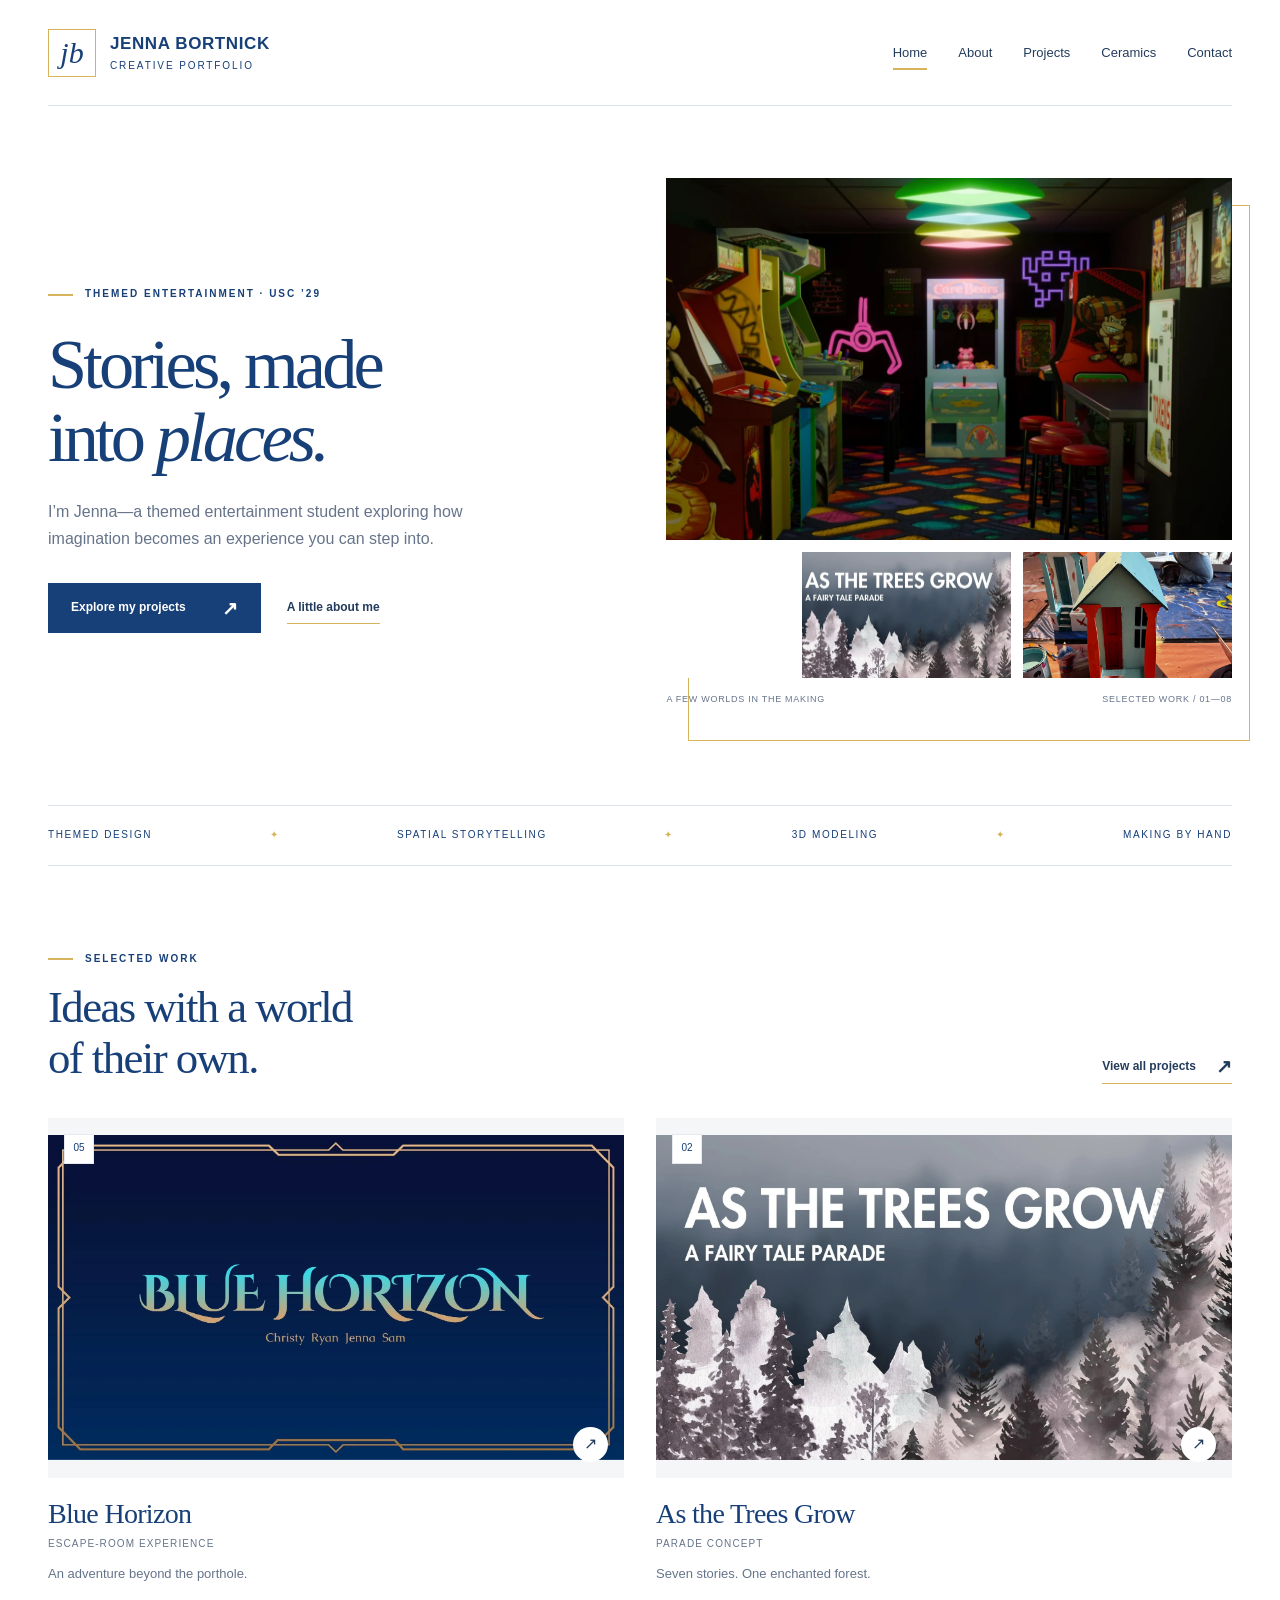
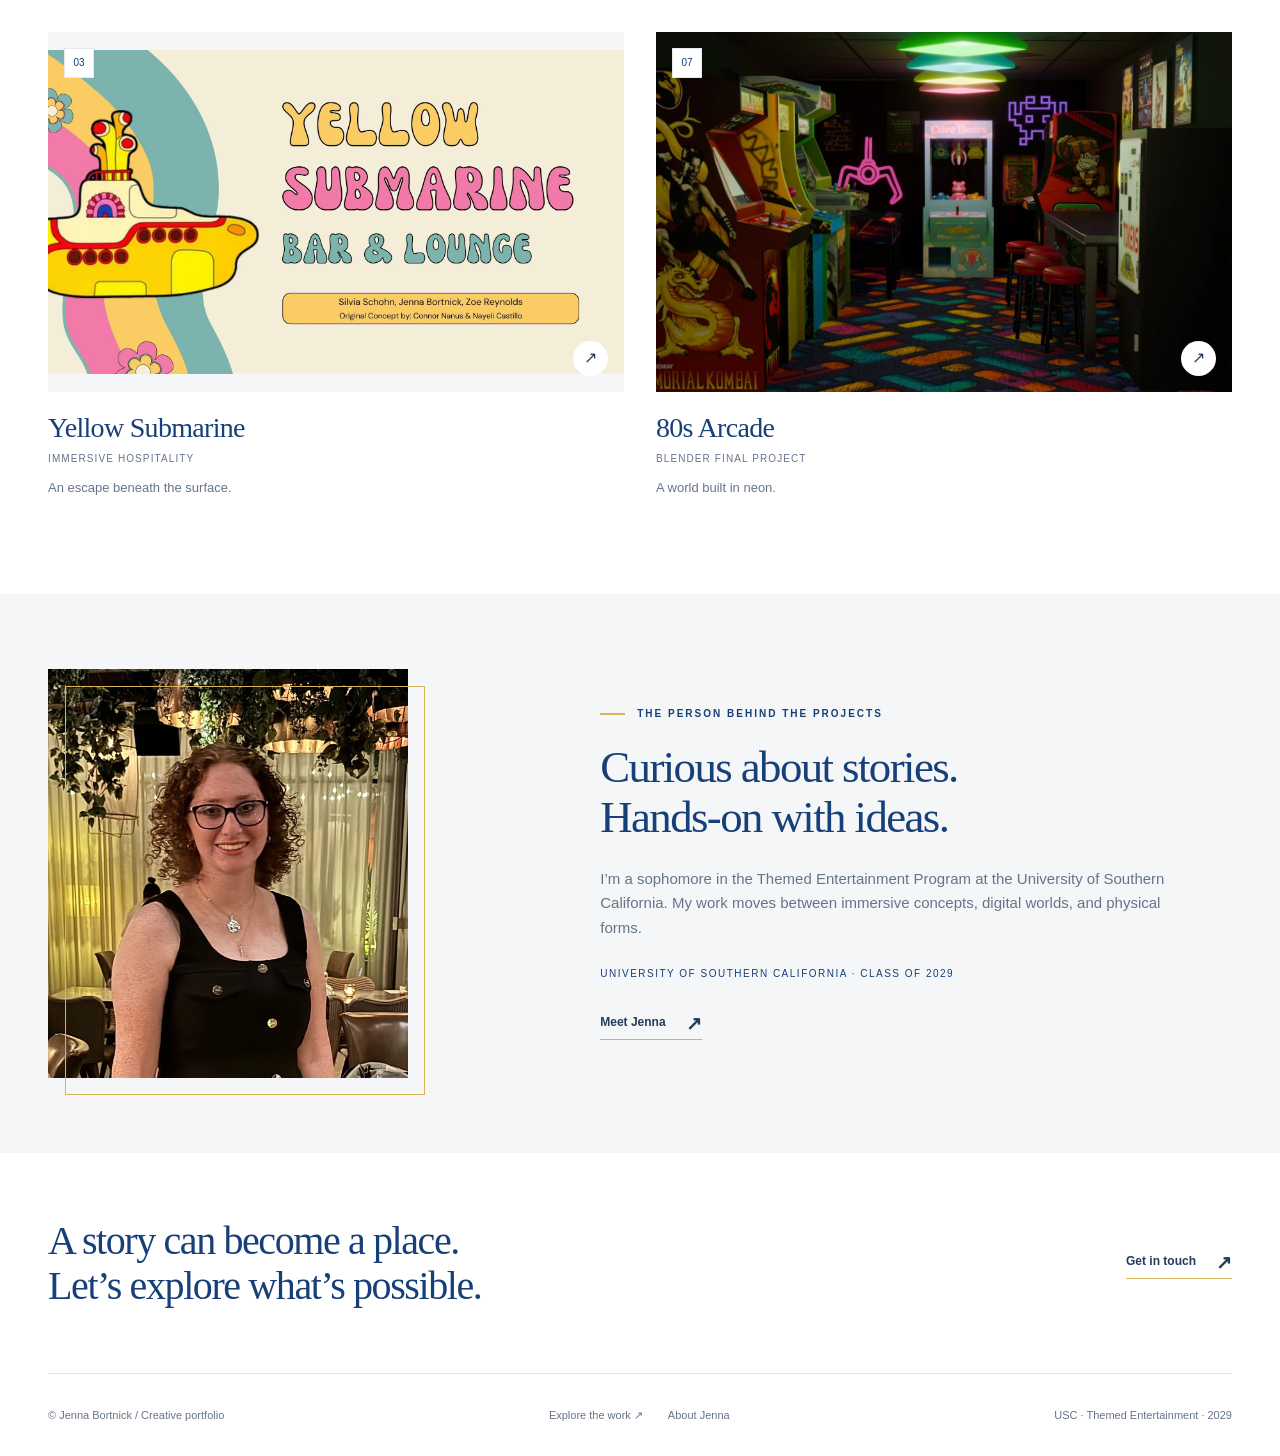
==== index.html @ 1aa17629 "Publish static portfolio" ====
<!DOCTYPE html><html lang="en"><head><meta charset="utf-8"><meta name="viewport" content="width=device-width,initial-scale=1"><title>Creative portfolio — Jenna Bortnick</title><meta name="description" content="Jenna Bortnick’s creative portfolio: themed entertainment concepts, immersive environments, Blender modeling, and ceramics. University of Southern California, Class of 2029."><meta name="theme-color" content="#173f78"><meta property="og:title" content="Creative portfolio — Jenna Bortnick"><meta property="og:description" content="Jenna Bortnick’s creative portfolio: themed entertainment concepts, immersive environments, Blender modeling, and ceramics. University of Southern California, Class of 2029."><meta property="og:type" content="website"><link rel="icon" type="image/svg+xml" href="favicon.svg"><link rel="stylesheet" href="styles.css"><script src="script.js" defer></script></head><body><a class="skip" href="#main">Skip to content</a><header class="site-header container"><a class="brand" href="index.html" aria-label="Jenna Bortnick — home"><span class="brand-mark" aria-hidden="true">jb</span><span><span class="brand-name">JENNA BORTNICK</span><span class="brand-small" style="display:block">Creative portfolio</span></span></a><button class="menu-toggle" aria-expanded="false" aria-controls="main-nav">Menu <span aria-hidden="true">☰</span></button><nav class="nav" id="main-nav" aria-label="Main navigation"><a href="index.html" aria-current="page">Home</a><a href="about.html">About</a><a href="projects.html">Projects</a><a href="ceramics.html">Ceramics</a><a href="contact.html">Contact</a></nav></header><main id="main"><div class="container"><section class="hero rise"><div class="hero-copy"><div class="eyebrow">Themed entertainment · USC ’29</div><h1>Stories, made<br>into <em>places.</em></h1><p>I’m Jenna—a themed entertainment student exploring how imagination becomes an experience you can step into.</p><div class="actions"><a class="button" href="projects.html">Explore my projects <span class="arrow" aria-hidden="true">↗</span></a><a class="text-link" href="about.html">A little about me</a></div></div><div class="hero-art"><a href="projects/80s-arcade.html"><img src="assets/images/arcade-wide.webp" alt="A glowing arcade environment modeled by Jenna in Blender" class="hero-main" loading="eager" decoding="async"></a><div class="hero-strip"><a href="projects/as-the-trees-grow.html"><img src="assets/images/parade-1.webp" alt="As the Trees Grow: A Fairy Tale Parade" class="" loading="eager" decoding="async"></a><a href="projects/raceway-usa.html"><img src="assets/images/scenic-model.webp" alt="A handcrafted scenic model" class="" loading="eager" decoding="async"></a></div><div class="image-note"><span>A few worlds in the making</span><span>Selected work / 01—08</span></div></div></section><div class="disciplines"><span>Themed design</span><b>✦</b><span>Spatial storytelling</span><b>✦</b><span>3D modeling</span><b>✦</b><span>Making by hand</span></div><section class="section"><div class="section-heading"><div><div class="eyebrow">Selected work</div><h2>Ideas with a world<br>of their own.</h2></div><a class="text-link" href="projects.html">View all projects <span class="arrow" aria-hidden="true">↗</span></a></div><div class="project-grid"><a class="project-card" href="projects/blue-horizon.html"><div class="card-image"><img src="assets/images/blue-1.webp" alt="Blue Horizon title in turquoise and gold on a deep blue background" class="contain" loading="lazy" decoding="async"><span class="card-index">05</span><span class="card-go" aria-hidden="true">↗</span></div><div class="card-meta"><div><h3>Blue Horizon</h3><p>Escape-room experience</p></div></div><p class="card-description">An adventure beyond the porthole.</p></a><a class="project-card" href="projects/as-the-trees-grow.html"><div class="card-image"><img src="assets/images/parade-1.webp" alt="As the Trees Grow: A Fairy Tale Parade presentation cover with a forest illustration" class="contain" loading="lazy" decoding="async"><span class="card-index">02</span><span class="card-go" aria-hidden="true">↗</span></div><div class="card-meta"><div><h3>As the Trees Grow</h3><p>Parade concept</p></div></div><p class="card-description">Seven stories. One enchanted forest.</p></a><a class="project-card" href="projects/yellow-submarine.html"><div class="card-image"><img src="assets/images/yellow-1.webp" alt="Yellow Submarine Bar and Lounge illustrated presentation cover" class="contain" loading="lazy" decoding="async"><span class="card-index">03</span><span class="card-go" aria-hidden="true">↗</span></div><div class="card-meta"><div><h3>Yellow Submarine</h3><p>Immersive hospitality</p></div></div><p class="card-description">An escape beneath the surface.</p></a><a class="project-card" href="projects/80s-arcade.html"><div class="card-image"><img src="assets/images/arcade-wide.webp" alt="A neon-lit 1980s arcade modeled in Blender" class="" loading="lazy" decoding="async"><span class="card-index">07</span><span class="card-go" aria-hidden="true">↗</span></div><div class="card-meta"><div><h3>80s Arcade</h3><p>Blender final project</p></div></div><p class="card-description">A world built in neon.</p></a></div></section></div><section class="about-band"><div class="container about-inner"><div class="about-photo"><img src="assets/images/jenna-portrait.webp" alt="Portrait of Jenna Bortnick" class="" loading="lazy" decoding="async"></div><div class="about-text"><div class="eyebrow">The person behind the projects</div><h2>Curious about stories.<br>Hands-on with ideas.</h2><p>I’m a sophomore in the Themed Entertainment Program at the University of Southern California. My work moves between immersive concepts, digital worlds, and physical forms.</p><span class="mini-label">University of Southern California · Class of 2029</span><a class="text-link" href="about.html">Meet Jenna <span class="arrow" aria-hidden="true">↗</span></a></div></div></section><section class="closing container"><h2>A story can become a place.<br>Let’s explore what’s possible.</h2><a class="text-link" href="contact.html">Get in touch <span class="arrow" aria-hidden="true">↗</span></a></section></main><footer class="site-footer container"><p>© Jenna Bortnick <span aria-hidden="true">/</span> Creative portfolio</p><div class="footer-links"><a href="projects.html">Explore the work ↗</a><a href="about.html">About Jenna</a></div><p>USC · Themed Entertainment · 2029</p></footer><dialog class="lightbox" aria-label="Enlarged project image"><button class="lightbox-close" aria-label="Close image">×</button><img alt=""><p class="lightbox-caption"></p></dialog></body></html>
---- styles.css ----
:root{--blue:#173f78;--deep:#102f5a;--gold:#d7b45b;--ink:#243c5c;--muted:#66748a;--paper:#fff;--wash:#f4f6f8;--line:#dce3eb;--serif:Georgia,'Times New Roman',serif;--sans:'Avenir Next',Avenir,'Segoe UI',sans-serif}*{box-sizing:border-box}html{scroll-behavior:smooth;scroll-padding-top:110px}body{margin:0;background:var(--paper);color:var(--ink);font:16px/1.65 var(--sans);-webkit-font-smoothing:antialiased}body.locked{overflow:hidden}a{color:inherit;text-decoration:none}button,input{font:inherit}button,a{-webkit-tap-highlight-color:transparent}button{color:inherit}button:focus-visible,a:focus-visible,summary:focus-visible{outline:3px solid var(--gold);outline-offset:6px}img{display:block;width:100%;height:auto}button{cursor:pointer}::selection{background:#eadba9;color:var(--deep)}.skip{position:fixed;top:-80px;left:20px;padding:10px 20px;background:var(--deep);color:white;z-index:99}.skip:focus{top:10px}.container{width:min(1280px,calc(100% - 96px));margin-inline:auto}.site-header{height:106px;display:flex;align-items:center;justify-content:space-between;border-bottom:1px solid var(--line);gap:25px}.brand{line-height:1.3;display:flex;gap:14px;align-items:center;color:var(--blue)}.brand-mark{font:italic 30px var(--serif);border:1px solid var(--gold);width:48px;height:48px;display:grid;place-items:center}.brand-name{font-size:17px;font-weight:700;letter-spacing:.035em}.brand-small{font-size:10px;letter-spacing:.19em;text-transform:uppercase;margin-top:3px}.nav{display:flex;align-items:center;gap:31px}.nav a{font-size:13px;position:relative;padding:12px 0}.nav a::after{content:'';position:absolute;bottom:5px;left:0;width:0;height:2px;background:var(--gold);transition:width .2s}.nav a:hover::after,.nav a[aria-current]::after{width:100%}.menu-toggle{display:none;background:none;border:0;padding:10px}.eyebrow{font-size:10px;letter-spacing:.2em;text-transform:uppercase;font-weight:650;display:flex;align-items:center;gap:12px;color:var(--blue)}.eyebrow::before{content:'';width:25px;height:2px;background:var(--gold)}h1,h2,h3,h4,p{margin:0}h1,h2,h3{color:var(--blue);font-weight:400}h1{font:clamp(48px,5.5vw,82px)/1.04 var(--serif);letter-spacing:-.055em}h2{font:clamp(32px,3.5vw,48px)/1.13 var(--serif);letter-spacing:-.035em}h3{font:30px/1.2 var(--serif);letter-spacing:-.025em}p+p{margin-top:20px}.muted{color:var(--muted)}.hero{display:grid;grid-template-columns:1fr 1.08fr;gap:60px;align-items:center;min-height:680px;padding-block:72px 64px}.hero h1{margin:25px 0}.hero h1 em{color:var(--blue);font-weight:400;position:relative}.hero-copy>p{max-width:420px;color:var(--muted);font-size:16px}.actions{display:flex;gap:26px;align-items:center;flex-wrap:wrap;margin-top:31px}.button{background:var(--blue);color:#fff;padding:14px 22px;display:inline-flex;gap:36px;align-items:center;font-size:12px;font-weight:600;border:1px solid var(--blue);transition:background .2s,transform .2s}.button:hover{background:var(--deep);transform:translateY(-2px)}.text-link{font-size:12px;font-weight:600;display:inline-flex;align-items:center;gap:20px;border-bottom:1px solid var(--gold);padding-block:6px}.arrow{font-size:19px;line-height:1}.hero-art{position:relative;padding:0 0 34px 18px}.hero-art::before{content:'';position:absolute;top:27px;right:-18px;bottom:0;left:40px;border:1px solid var(--gold);z-index:-1}.hero-main{aspect-ratio:1.38;object-fit:cover}.hero-strip{display:grid;grid-template-columns:1fr 1fr;gap:12px;background:white;padding:12px 0 0 24%;margin-top:-48px;position:relative}.hero-strip img{aspect-ratio:1.65;object-fit:cover;background:var(--wash)}.image-note{display:flex;justify-content:space-between;font-size:9px;letter-spacing:.08em;text-transform:uppercase;color:var(--muted);margin-top:14px}.disciplines{border-top:1px solid var(--line);border-bottom:1px solid var(--line);padding-block:21px;display:flex;justify-content:space-between;gap:20px;flex-wrap:wrap;font-size:10px;letter-spacing:.16em;text-transform:uppercase;color:var(--blue)}.disciplines b{color:var(--gold);font-weight:400}.section{padding-block:85px}.section-heading{display:flex;align-items:end;justify-content:space-between;gap:30px;margin-bottom:34px}.section-heading h2{margin-top:15px}.section-heading p{max-width:440px;color:var(--muted);font-size:14px}.project-grid{display:grid;grid-template-columns:1fr 1fr;gap:48px 32px}.project-card{display:block}.card-image{position:relative;overflow:hidden;background:var(--wash);aspect-ratio:1.6}.card-image img{width:100%;height:100%;object-fit:cover;transition:transform .6s}.project-card:hover .card-image img{transform:scale(1.035)}.card-image .contain{object-fit:contain}.card-index{position:absolute;left:16px;top:16px;background:white;color:var(--blue);width:30px;height:30px;display:grid;place-items:center;font-size:10px;border:1px solid #e5e9ef}.card-go{position:absolute;right:16px;bottom:16px;background:white;border-radius:50%;width:35px;height:35px;display:grid;place-items:center;transition:background .2s}.project-card:hover .card-go{background:var(--gold)}.card-meta{display:flex;justify-content:space-between;align-items:start;gap:20px;margin-top:19px}.card-meta h3{font-size:28px}.card-meta p{font-size:10px;letter-spacing:.11em;text-transform:uppercase;color:var(--muted);margin-top:6px}.card-description{font-size:13px;color:var(--muted);margin-top:10px}.status{font-size:9px;letter-spacing:.08em;text-transform:uppercase;border:1px solid var(--gold);padding:3px 8px;white-space:nowrap}.route-cover{height:100%;background:#173f78;color:white;position:relative;overflow:hidden;display:flex;flex-direction:column;justify-content:space-between;padding:9%}.route-cover svg{position:absolute;inset:5% 0;width:100%;height:100%;opacity:.45}.route-cover span,.route-cover strong{z-index:1;position:relative}.route-cover span{font-size:10px;letter-spacing:.2em;text-transform:uppercase}.route-cover strong{font:clamp(32px,4vw,60px)/1.04 var(--serif);font-weight:400;letter-spacing:-.04em;max-width:300px}.about-band{background:var(--wash);margin-top:10px}.about-inner{display:grid;grid-template-columns:.7fr 1fr;gap:110px;align-items:center;padding-block:75px}.about-photo{max-width:360px;position:relative}.about-photo img{aspect-ratio:.88;object-fit:cover;object-position:center 30%}.about-photo::after{content:'';position:absolute;inset:17px -17px -17px 17px;border:1px solid var(--gold);z-index:0;pointer-events:none}.about-text h2{margin:19px 0 24px}.about-text p{font-size:15px;max-width:570px;color:var(--muted)}.about-text .text-link{margin-top:25px}.mini-label{display:block;font-size:10px;letter-spacing:.15em;text-transform:uppercase;margin-top:25px;color:var(--blue)}.closing{display:flex;align-items:center;justify-content:space-between;gap:40px;padding-block:65px;border-bottom:1px solid var(--line)}.closing h2{max-width:680px;font-size:40px}.site-footer{padding-block:32px;display:flex;justify-content:space-between;gap:30px;align-items:center;font-size:11px;color:var(--muted)}.footer-links{display:flex;gap:25px}.page-head{padding-block:75px 48px;border-bottom:1px solid var(--line);margin-bottom:45px}.page-head h1{margin:22px 0;max-width:950px}.page-head>p{max-width:620px;color:var(--muted);font-size:16px}.filters{display:flex;gap:8px;margin-top:30px;flex-wrap:wrap}.filter{border:1px solid var(--line);background:white;font-size:11px;padding:9px 16px;border-radius:1px}.filter[aria-pressed=true]{background:var(--blue);border-color:var(--blue);color:white}.project-section{margin-bottom:80px}.project-section-head{display:flex;gap:18px;align-items:center;margin:35px 0 30px}.project-section-head span{font-size:10px;color:var(--muted)}.project-section-head h2{font-size:30px}.project-section-head::after{content:'';height:1px;background:var(--line);flex:1;margin-left:15px}[hidden]{display:none!important}.ceramics-callout{display:grid;grid-template-columns:1fr 1fr;gap:70px;background:var(--wash);align-items:center;padding:45px;margin-bottom:80px}.ceramics-callout img{aspect-ratio:1.5;object-fit:cover}.ceramics-callout h2{margin:15px 0}.ceramics-callout p{font-size:14px;color:var(--muted)}.about-hero{display:grid;grid-template-columns:1fr .82fr;gap:110px;padding-block:75px 80px;align-items:start}.about-hero h1{margin:22px 0 30px}.about-hero p{font-size:16px;max-width:590px}.about-hero .portrait{aspect-ratio:.75;object-fit:cover;object-position:center 25%}.about-hero figure{margin:0}.about-hero figcaption{font-size:11px;color:var(--muted);border-bottom:1px solid var(--gold);padding-block:15px}.bio-details{margin-top:36px;padding-top:25px;border-top:1px solid var(--line);display:grid;grid-template-columns:1fr 1fr;gap:25px}.bio-details h2{font:10px var(--sans);letter-spacing:.16em;text-transform:uppercase;margin-bottom:11px}.bio-details p{font-size:13px}.bio-details .wide{grid-column:1/-1}.skill-list{display:flex;gap:8px;flex-wrap:wrap}.skill-list span{font-size:10px;border:1px solid var(--line);padding:6px 11px}.experience{display:grid;grid-template-columns:1fr 1fr;gap:70px;align-items:center;border-top:1px solid var(--line);padding-block:70px}.experience img{max-height:480px;object-fit:cover;object-position:center 35%}.experience h2{margin:18px 0}.experience p{font-size:14px;color:var(--muted);max-width:500px}.crumb{font-size:11px;color:var(--muted);display:flex;gap:12px;padding-top:35px}.detail-head{display:grid;grid-template-columns:1.3fr .7fr;gap:65px;padding-block:48px 40px;align-items:end}.detail-head h1{margin-top:18px;font-size:clamp(46px,5.5vw,76px)}.subtitle{font:italic 30px var(--serif);color:var(--blue);margin-top:12px}.detail-head .short{font-size:15px;color:var(--muted);max-width:350px}.detail-cover{background:var(--wash)}.detail-cover img{max-height:650px;width:100%;object-fit:contain}.detail-cover.photo img{aspect-ratio:1.9;object-fit:cover}.detail-overview{display:grid;grid-template-columns:1.4fr .6fr;gap:100px;padding-block:65px;border-bottom:1px solid var(--line)}.detail-overview h2{font-size:32px;margin-bottom:24px}.detail-overview p{font-size:15px}.details-list{margin:0}.details-list dt{font-size:9px;font-weight:700;letter-spacing:.15em;text-transform:uppercase;color:var(--blue);margin-bottom:8px}.details-list dd{margin:0 0 23px;font-size:12px;color:var(--muted)}.process{padding-top:65px}.process>p{max-width:760px;margin-top:18px;color:var(--muted);font-size:14px}.gallery{display:grid;grid-template-columns:1fr 1fr;gap:35px 28px;margin-top:35px}.gallery figure{margin:0}.gallery button{display:block;padding:0;border:0;background:var(--wash);width:100%;position:relative}.gallery img{aspect-ratio:1.65;object-fit:contain}.gallery button::after{content:'↗';position:absolute;right:12px;bottom:12px;background:white;border-radius:50%;width:30px;height:30px;display:grid;place-items:center;font-size:16px;box-shadow:0 1px 8px #0001}.gallery figcaption{font-size:11px;color:var(--muted);padding-top:10px}.gallery .tall img{aspect-ratio:.85;object-fit:cover}.ceramic-gallery img{aspect-ratio:.9;object-fit:cover}.source-note{font-size:10px;color:var(--muted);margin-top:35px;border-left:2px solid var(--gold);padding:5px 0 5px 16px;max-width:800px}.next-project{border-top:1px solid var(--line);padding-block:40px;margin-top:70px;display:flex;justify-content:space-between;align-items:center}.next-project span{font-size:10px;color:var(--muted);letter-spacing:.12em;text-transform:uppercase}.next-project h2{font-size:30px;margin-top:7px}.next-project a:last-child{display:flex;gap:40px;align-items:center}.contact-layout{display:grid;grid-template-columns:1.2fr .8fr;gap:100px;padding-block:95px 100px;min-height:650px}.contact-layout h1{margin:25px 0 32px}.contact-layout p{max-width:500px;color:var(--muted)}.contact-panel{border-top:2px solid var(--gold);padding-top:28px;align-self:center}.contact-panel h2{font-size:29px;margin-bottom:20px}.contact-panel p{font-size:14px}.contact-item{display:block;padding:18px 0;border-bottom:1px solid var(--line);font-size:14px}.contact-item small{display:block;font-size:9px;letter-spacing:.13em;text-transform:uppercase;color:var(--muted)}.contact-note{margin-top:25px;font-size:12px}.lightbox{border:0;background:var(--deep);color:white;width:min(1200px,94vw);max-width:94vw;max-height:94vh;padding:48px 25px 20px;overflow:auto}.lightbox::backdrop{background:#071626df;backdrop-filter:blur(5px)}.lightbox img{width:100%;height:auto;max-height:75vh;object-fit:contain}.lightbox-caption{font-size:12px;text-align:center;margin-top:16px;color:#dce3eb}.lightbox-close{position:absolute;right:16px;top:10px;background:none;border:0;font-size:26px;color:white;width:35px;height:35px}.video-panel{margin-top:35px;background:var(--wash);padding:25px}.video-panel video{width:100%;max-height:650px;background:var(--deep)}.video-panel p{font-size:12px;margin-top:12px;color:var(--muted)}.error-page{min-height:65vh;padding-block:90px}.error-page h1{margin:22px 0}.rise{animation:rise .6s ease both}@keyframes rise{from{opacity:0;transform:translateY(12px)}to{opacity:1;transform:translateY(0)}}@media(min-width:1500px){.container{width:min(1360px,calc(100% - 140px))}.hero{gap:95px;min-height:735px}}@media(max-width:1000px){.container{width:calc(100% - 56px)}.nav{gap:20px}.hero{gap:35px;min-height:590px}.hero h1{font-size:60px}.about-inner,.about-hero{gap:55px}.detail-overview{gap:50px}.contact-layout{gap:60px}.brand-small{font-size:8px}.brand-name{font-size:14px}.brand-mark{width:40px;height:40px;font-size:25px}}@media(max-width:720px){html{scroll-padding-top:80px}.container{width:calc(100% - 40px)}.site-header{height:82px;position:relative}.menu-toggle{display:block;font-size:12px;color:var(--blue)}.menu-toggle span{display:inline-block;margin-left:10px;font-size:20px}.nav{display:none;position:absolute;top:81px;left:-20px;right:-20px;background:white;padding:20px 30px;border-bottom:1px solid var(--line);z-index:10;box-shadow:0 12px 20px #102f5a08}.nav.open{display:flex;flex-direction:column;align-items:stretch;gap:0}.nav a{padding:12px;font-size:15px}.nav a::after{display:none}.hero{grid-template-columns:1fr;padding-block:48px 45px;gap:40px;min-height:0}.hero h1{font-size:clamp(47px,12vw,68px)}.hero-copy>p{font-size:14px;max-width:390px}.hero-art{padding-left:0;margin-right:14px}.hero-art::before{right:-14px;left:20px}.hero-strip{padding-left:26%;margin-top:-35px}.hero-main{aspect-ratio:1.4}.image-note{font-size:8px}.disciplines{gap:15px;font-size:8px;justify-content:center}.disciplines b{display:none}.section{padding-block:55px}.section-heading{align-items:start;gap:20px;flex-direction:column}.section-heading p{font-size:13px}.project-grid{grid-template-columns:1fr;gap:35px}.card-meta h3{font-size:28px}.card-image{aspect-ratio:1.55}.about-inner{grid-template-columns:1fr;gap:45px;padding-block:45px}.about-photo{max-width:75%;margin-left:9px}.about-text h2{font-size:37px}.about-text p{font-size:14px}.closing{padding-block:45px;flex-direction:column;align-items:start;gap:25px}.closing h2{font-size:32px}.site-footer{flex-direction:column;align-items:start;padding-block:25px;gap:15px;font-size:10px}.page-head{padding-block:48px 32px;margin-bottom:30px}.page-head h1{font-size:49px}.page-head>p{font-size:14px}.filters{gap:6px}.filter{font-size:10px;padding:8px 11px}.project-section{margin-bottom:50px}.project-section-head h2{font-size:26px}.project-section-head::after{display:none}.ceramics-callout{grid-template-columns:1fr;gap:28px;padding:25px;margin-bottom:50px}.about-hero{grid-template-columns:1fr;padding-block:45px;gap:40px}.about-hero h1{font-size:58px}.about-hero p{font-size:14px}.about-hero figure{width:100%}.about-hero .portrait{aspect-ratio:.85;object-position:center 30%}.bio-details{gap:25px 20px}.experience{grid-template-columns:1fr;gap:35px;padding-block:45px}.experience img{max-height:440px;object-position:center 25%}.detail-head{grid-template-columns:1fr;gap:25px;padding-block:32px}.detail-head h1{font-size:51px}.detail-head .short{max-width:none;font-size:14px}.subtitle{font-size:25px}.detail-cover.photo img{aspect-ratio:1.4}.detail-overview{grid-template-columns:1fr;padding-block:38px;gap:35px}.detail-overview p{font-size:14px}.details-list{display:grid;grid-template-columns:1fr 1fr;gap:15px}.details-list div:last-child{grid-column:1/-1}.process{padding-top:40px}.process h2{font-size:32px}.gallery{grid-template-columns:1fr;gap:27px}.gallery img{aspect-ratio:auto;max-height:520px}.gallery .tall img{aspect-ratio:auto}.gallery figcaption{font-size:10px}.ceramic-gallery img{aspect-ratio:auto}.next-project{align-items:start;gap:25px}.next-project h2{font-size:25px}.next-project>a:first-child{font-size:10px}.next-project a:last-child{gap:20px}.contact-layout{grid-template-columns:1fr;gap:45px;padding-block:50px 70px;min-height:0}.contact-layout h1{font-size:53px}.contact-layout p{font-size:14px}.lightbox{padding:50px 12px 15px}.source-note{font-size:10px}.video-panel{padding:12px}.brand-name{font-size:13px}.brand-small{font-size:8px}.route-cover strong{font-size:45px}}@media(prefers-reduced-motion:reduce){html{scroll-behavior:auto}*,*::before,*::after{animation:none!important;transition:none!important}}
.sr-only{position:absolute;width:1px;height:1px;padding:0;margin:-1px;overflow:hidden;clip:rect(0,0,0,0);white-space:nowrap;border:0}.detail-cover>.route-cover{min-height:450px}.detail-cover>.route-cover strong{font-size:75px;max-width:none}
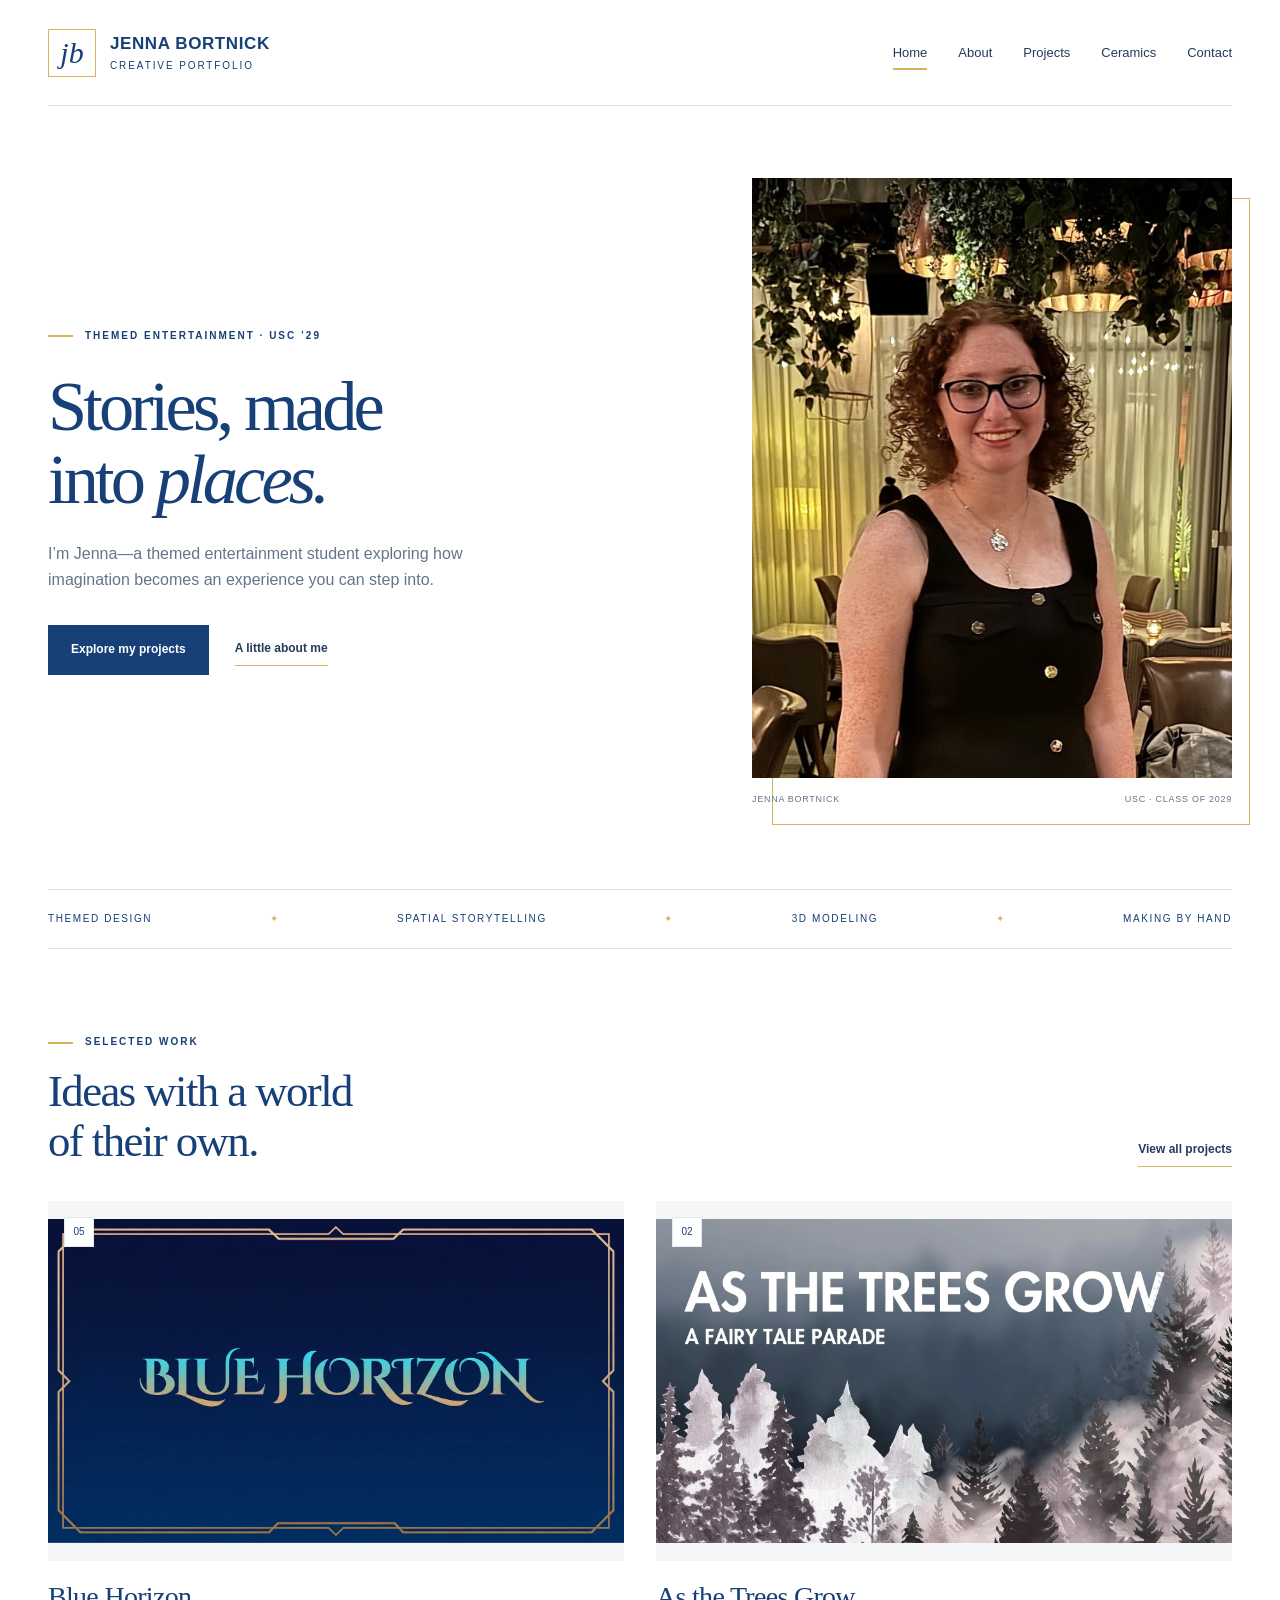
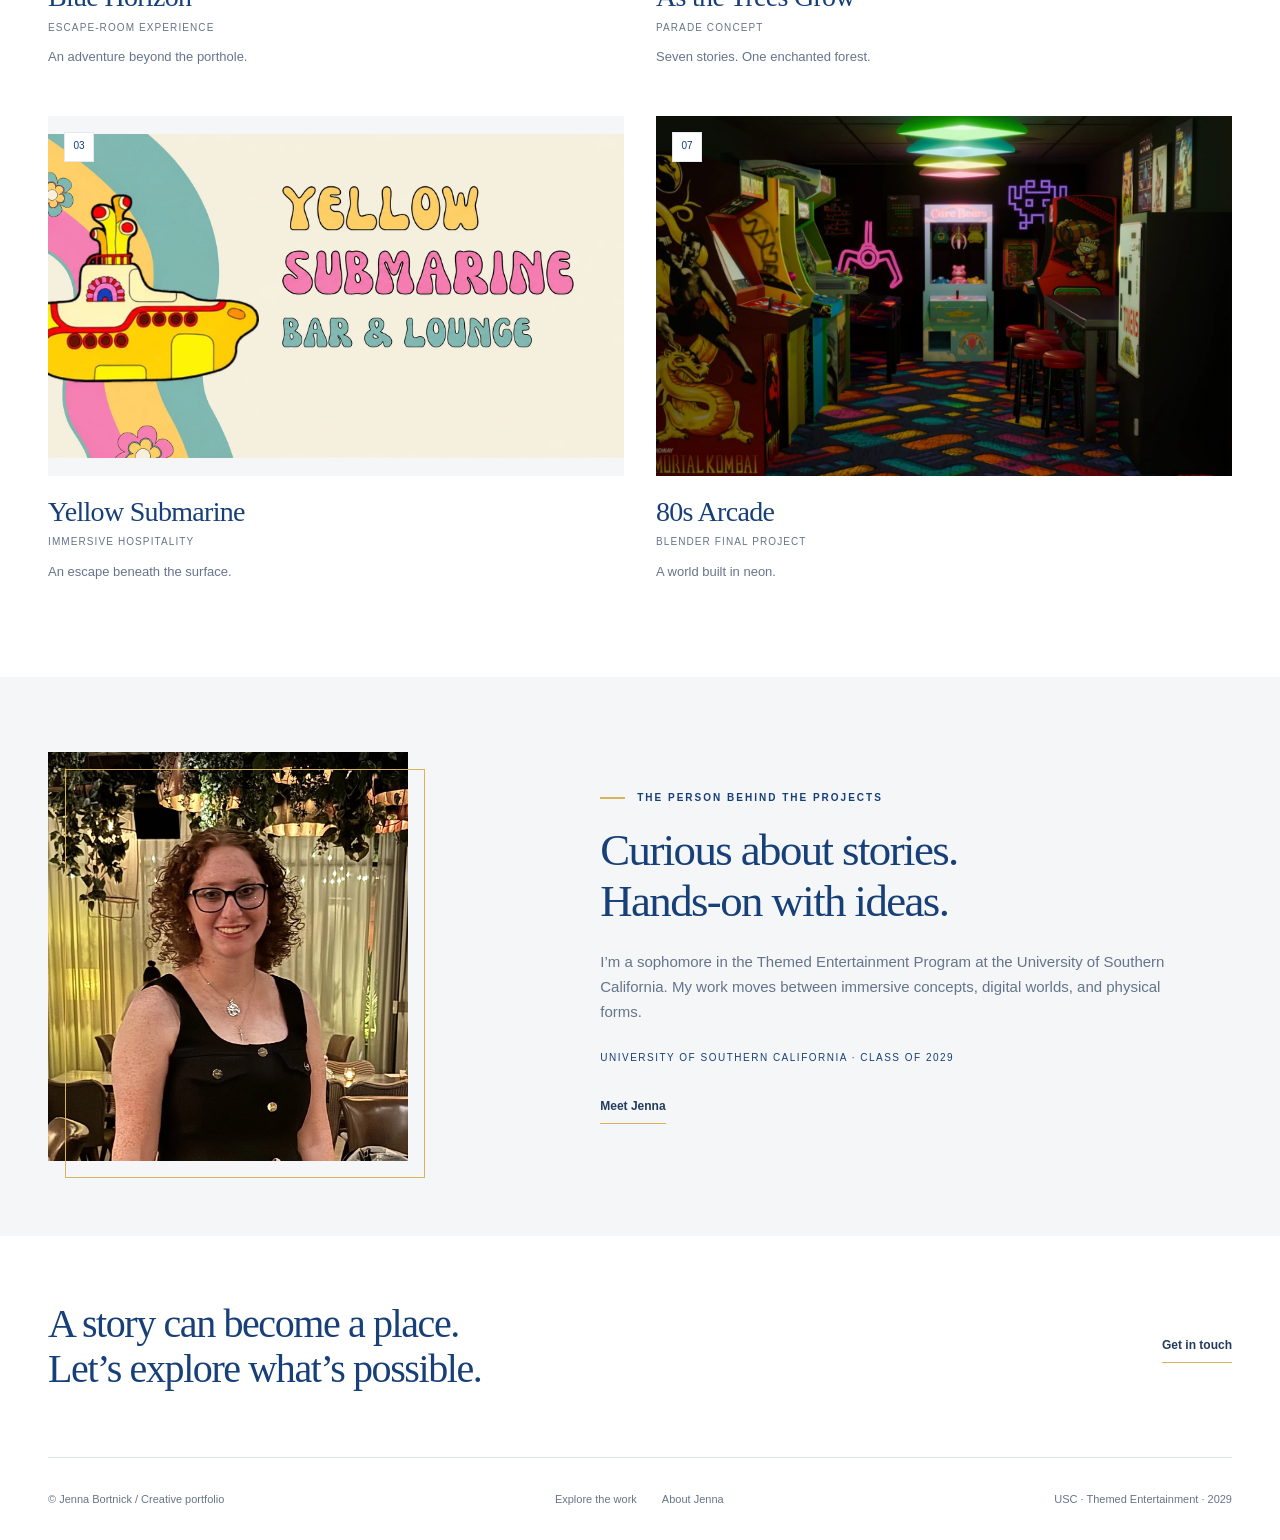
==== commit bea3ac93: "Update published portfolio" ====
--- a/index.html
+++ b/index.html
@@ -1 +1 @@
-<!DOCTYPE html><html lang="en"><head><meta charset="utf-8"><meta name="viewport" content="width=device-width,initial-scale=1"><title>Creative portfolio — Jenna Bortnick</title><meta name="description" content="Jenna Bortnick’s creative portfolio: themed entertainment concepts, immersive environments, Blender modeling, and ceramics. University of Southern California, Class of 2029."><meta name="theme-color" content="#173f78"><meta property="og:title" content="Creative portfolio — Jenna Bortnick"><meta property="og:description" content="Jenna Bortnick’s creative portfolio: themed entertainment concepts, immersive environments, Blender modeling, and ceramics. University of Southern California, Class of 2029."><meta property="og:type" content="website"><link rel="icon" type="image/svg+xml" href="favicon.svg"><link rel="stylesheet" href="styles.css"><script src="script.js" defer></script></head><body><a class="skip" href="#main">Skip to content</a><header class="site-header container"><a class="brand" href="index.html" aria-label="Jenna Bortnick — home"><span class="brand-mark" aria-hidden="true">jb</span><span><span class="brand-name">JENNA BORTNICK</span><span class="brand-small" style="display:block">Creative portfolio</span></span></a><button class="menu-toggle" aria-expanded="false" aria-controls="main-nav">Menu <span aria-hidden="true">☰</span></button><nav class="nav" id="main-nav" aria-label="Main navigation"><a href="index.html" aria-current="page">Home</a><a href="about.html">About</a><a href="projects.html">Projects</a><a href="ceramics.html">Ceramics</a><a href="contact.html">Contact</a></nav></header><main id="main"><div class="container"><section class="hero rise"><div class="hero-copy"><div class="eyebrow">Themed entertainment · USC ’29</div><h1>Stories, made<br>into <em>places.</em></h1><p>I’m Jenna—a themed entertainment student exploring how imagination becomes an experience you can step into.</p><div class="actions"><a class="button" href="projects.html">Explore my projects <span class="arrow" aria-hidden="true">↗</span></a><a class="text-link" href="about.html">A little about me</a></div></div><div class="hero-art"><a href="projects/80s-arcade.html"><img src="assets/images/arcade-wide.webp" alt="A glowing arcade environment modeled by Jenna in Blender" class="hero-main" loading="eager" decoding="async"></a><div class="hero-strip"><a href="projects/as-the-trees-grow.html"><img src="assets/images/parade-1.webp" alt="As the Trees Grow: A Fairy Tale Parade" class="" loading="eager" decoding="async"></a><a href="projects/raceway-usa.html"><img src="assets/images/scenic-model.webp" alt="A handcrafted scenic model" class="" loading="eager" decoding="async"></a></div><div class="image-note"><span>A few worlds in the making</span><span>Selected work / 01—08</span></div></div></section><div class="disciplines"><span>Themed design</span><b>✦</b><span>Spatial storytelling</span><b>✦</b><span>3D modeling</span><b>✦</b><span>Making by hand</span></div><section class="section"><div class="section-heading"><div><div class="eyebrow">Selected work</div><h2>Ideas with a world<br>of their own.</h2></div><a class="text-link" href="projects.html">View all projects <span class="arrow" aria-hidden="true">↗</span></a></div><div class="project-grid"><a class="project-card" href="projects/blue-horizon.html"><div class="card-image"><img src="assets/images/blue-1.webp" alt="Blue Horizon title in turquoise and gold on a deep blue background" class="contain" loading="lazy" decoding="async"><span class="card-index">05</span><span class="card-go" aria-hidden="true">↗</span></div><div class="card-meta"><div><h3>Blue Horizon</h3><p>Escape-room experience</p></div></div><p class="card-description">An adventure beyond the porthole.</p></a><a class="project-card" href="projects/as-the-trees-grow.html"><div class="card-image"><img src="assets/images/parade-1.webp" alt="As the Trees Grow: A Fairy Tale Parade presentation cover with a forest illustration" class="contain" loading="lazy" decoding="async"><span class="card-index">02</span><span class="card-go" aria-hidden="true">↗</span></div><div class="card-meta"><div><h3>As the Trees Grow</h3><p>Parade concept</p></div></div><p class="card-description">Seven stories. One enchanted forest.</p></a><a class="project-card" href="projects/yellow-submarine.html"><div class="card-image"><img src="assets/images/yellow-1.webp" alt="Yellow Submarine Bar and Lounge illustrated presentation cover" class="contain" loading="lazy" decoding="async"><span class="card-index">03</span><span class="card-go" aria-hidden="true">↗</span></div><div class="card-meta"><div><h3>Yellow Submarine</h3><p>Immersive hospitality</p></div></div><p class="card-description">An escape beneath the surface.</p></a><a class="project-card" href="projects/80s-arcade.html"><div class="card-image"><img src="assets/images/arcade-wide.webp" alt="A neon-lit 1980s arcade modeled in Blender" class="" loading="lazy" decoding="async"><span class="card-index">07</span><span class="card-go" aria-hidden="true">↗</span></div><div class="card-meta"><div><h3>80s Arcade</h3><p>Blender final project</p></div></div><p class="card-description">A world built in neon.</p></a></div></section></div><section class="about-band"><div class="container about-inner"><div class="about-photo"><img src="assets/images/jenna-portrait.webp" alt="Portrait of Jenna Bortnick" class="" loading="lazy" decoding="async"></div><div class="about-text"><div class="eyebrow">The person behind the projects</div><h2>Curious about stories.<br>Hands-on with ideas.</h2><p>I’m a sophomore in the Themed Entertainment Program at the University of Southern California. My work moves between immersive concepts, digital worlds, and physical forms.</p><span class="mini-label">University of Southern California · Class of 2029</span><a class="text-link" href="about.html">Meet Jenna <span class="arrow" aria-hidden="true">↗</span></a></div></div></section><section class="closing container"><h2>A story can become a place.<br>Let’s explore what’s possible.</h2><a class="text-link" href="contact.html">Get in touch <span class="arrow" aria-hidden="true">↗</span></a></section></main><footer class="site-footer container"><p>© Jenna Bortnick <span aria-hidden="true">/</span> Creative portfolio</p><div class="footer-links"><a href="projects.html">Explore the work ↗</a><a href="about.html">About Jenna</a></div><p>USC · Themed Entertainment · 2029</p></footer><dialog class="lightbox" aria-label="Enlarged project image"><button class="lightbox-close" aria-label="Close image">×</button><img alt=""><p class="lightbox-caption"></p></dialog></body></html>+<!DOCTYPE html><html lang="en"><head><meta charset="utf-8"><meta name="viewport" content="width=device-width,initial-scale=1"><title>Creative portfolio — Jenna Bortnick</title><meta name="description" content="Jenna Bortnick’s creative portfolio: themed entertainment concepts, immersive environments, Blender modeling, and ceramics. University of Southern California, Class of 2029."><meta name="theme-color" content="#173f78"><meta property="og:title" content="Creative portfolio — Jenna Bortnick"><meta property="og:description" content="Jenna Bortnick’s creative portfolio: themed entertainment concepts, immersive environments, Blender modeling, and ceramics. University of Southern California, Class of 2029."><meta property="og:type" content="website"><link rel="icon" type="image/svg+xml" href="favicon.svg"><link rel="stylesheet" href="styles.css"><script src="script.js" defer></script></head><body><a class="skip" href="#main">Skip to content</a><header class="site-header container"><a class="brand" href="index.html" aria-label="Jenna Bortnick — home"><span class="brand-mark" aria-hidden="true">jb</span><span><span class="brand-name">JENNA BORTNICK</span><span class="brand-small" style="display:block">Creative portfolio</span></span></a><button class="menu-toggle" aria-expanded="false" aria-controls="main-nav">Menu <span aria-hidden="true">☰</span></button><nav class="nav" id="main-nav" aria-label="Main navigation"><a href="index.html" aria-current="page">Home</a><a href="about.html">About</a><a href="projects.html">Projects</a><a href="ceramics.html">Ceramics</a><a href="contact.html">Contact</a></nav></header><main id="main"><div class="container"><section class="hero rise"><div class="hero-copy"><div class="eyebrow">Themed entertainment · USC ’29</div><h1>Stories, made<br>into <em>places.</em></h1><p>I’m Jenna—a themed entertainment student exploring how imagination becomes an experience you can step into.</p><div class="actions"><a class="button" href="projects.html">Explore my projects </a><a class="text-link" href="about.html">A little about me</a></div></div><figure class="hero-art hero-portrait"><img src="assets/images/jenna-portrait.webp" alt="Portrait of Jenna Bortnick" class="hero-main" loading="eager" decoding="async"><figcaption class="image-note"><span>Jenna Bortnick</span><span>USC · Class of 2029</span></figcaption></figure></section><div class="disciplines"><span>Themed design</span><b>✦</b><span>Spatial storytelling</span><b>✦</b><span>3D modeling</span><b>✦</b><span>Making by hand</span></div><section class="section"><div class="section-heading"><div><div class="eyebrow">Selected work</div><h2>Ideas with a world<br>of their own.</h2></div><a class="text-link" href="projects.html">View all projects </a></div><div class="project-grid"><a class="project-card" href="projects/blue-horizon.html"><div class="card-image"><img src="assets/images/blue-1-clean.webp" alt="Blue Horizon title in turquoise and gold on a deep blue background" class="contain" loading="lazy" decoding="async"><span class="card-index">05</span></div><div class="card-meta"><div><h3>Blue Horizon</h3><p>Escape-room experience</p></div></div><p class="card-description">An adventure beyond the porthole.</p></a><a class="project-card" href="projects/as-the-trees-grow.html"><div class="card-image"><img src="assets/images/parade-1.webp" alt="As the Trees Grow: A Fairy Tale Parade presentation cover with a forest illustration" class="contain" loading="lazy" decoding="async"><span class="card-index">02</span></div><div class="card-meta"><div><h3>As the Trees Grow</h3><p>Parade concept</p></div></div><p class="card-description">Seven stories. One enchanted forest.</p></a><a class="project-card" href="projects/yellow-submarine.html"><div class="card-image"><img src="assets/images/yellow-1-clean.webp" alt="Yellow Submarine Bar and Lounge illustrated presentation cover" class="contain" loading="lazy" decoding="async"><span class="card-index">03</span></div><div class="card-meta"><div><h3>Yellow Submarine</h3><p>Immersive hospitality</p></div></div><p class="card-description">An escape beneath the surface.</p></a><a class="project-card" href="projects/80s-arcade.html"><div class="card-image"><img src="assets/images/arcade-wide.webp" alt="A neon-lit 1980s arcade modeled in Blender" class="" loading="lazy" decoding="async"><span class="card-index">07</span></div><div class="card-meta"><div><h3>80s Arcade</h3><p>Blender final project</p></div></div><p class="card-description">A world built in neon.</p></a></div></section></div><section class="about-band"><div class="container about-inner"><div class="about-photo"><img src="assets/images/jenna-portrait.webp" alt="Portrait of Jenna Bortnick" class="" loading="lazy" decoding="async"></div><div class="about-text"><div class="eyebrow">The person behind the projects</div><h2>Curious about stories.<br>Hands-on with ideas.</h2><p>I’m a sophomore in the Themed Entertainment Program at the University of Southern California. My work moves between immersive concepts, digital worlds, and physical forms.</p><span class="mini-label">University of Southern California · Class of 2029</span><a class="text-link" href="about.html">Meet Jenna </a></div></div></section><section class="closing container"><h2>A story can become a place.<br>Let’s explore what’s possible.</h2><a class="text-link" href="contact.html">Get in touch </a></section></main><footer class="site-footer container"><p>© Jenna Bortnick <span aria-hidden="true">/</span> Creative portfolio</p><div class="footer-links"><a href="projects.html">Explore the work</a><a href="about.html">About Jenna</a></div><p>USC · Themed Entertainment · 2029</p></footer><dialog class="lightbox" aria-label="Enlarged project image"><button class="lightbox-close" aria-label="Close image">×</button><img alt=""><p class="lightbox-caption"></p></dialog></body></html>
--- a/styles.css
+++ b/styles.css
@@ -1,2 +1,12 @@
-:root{--blue:#173f78;--deep:#102f5a;--gold:#d7b45b;--ink:#243c5c;--muted:#66748a;--paper:#fff;--wash:#f4f6f8;--line:#dce3eb;--serif:Georgia,'Times New Roman',serif;--sans:'Avenir Next',Avenir,'Segoe UI',sans-serif}*{box-sizing:border-box}html{scroll-behavior:smooth;scroll-padding-top:110px}body{margin:0;background:var(--paper);color:var(--ink);font:16px/1.65 var(--sans);-webkit-font-smoothing:antialiased}body.locked{overflow:hidden}a{color:inherit;text-decoration:none}button,input{font:inherit}button,a{-webkit-tap-highlight-color:transparent}button{color:inherit}button:focus-visible,a:focus-visible,summary:focus-visible{outline:3px solid var(--gold);outline-offset:6px}img{display:block;width:100%;height:auto}button{cursor:pointer}::selection{background:#eadba9;color:var(--deep)}.skip{position:fixed;top:-80px;left:20px;padding:10px 20px;background:var(--deep);color:white;z-index:99}.skip:focus{top:10px}.container{width:min(1280px,calc(100% - 96px));margin-inline:auto}.site-header{height:106px;display:flex;align-items:center;justify-content:space-between;border-bottom:1px solid var(--line);gap:25px}.brand{line-height:1.3;display:flex;gap:14px;align-items:center;color:var(--blue)}.brand-mark{font:italic 30px var(--serif);border:1px solid var(--gold);width:48px;height:48px;display:grid;place-items:center}.brand-name{font-size:17px;font-weight:700;letter-spacing:.035em}.brand-small{font-size:10px;letter-spacing:.19em;text-transform:uppercase;margin-top:3px}.nav{display:flex;align-items:center;gap:31px}.nav a{font-size:13px;position:relative;padding:12px 0}.nav a::after{content:'';position:absolute;bottom:5px;left:0;width:0;height:2px;background:var(--gold);transition:width .2s}.nav a:hover::after,.nav a[aria-current]::after{width:100%}.menu-toggle{display:none;background:none;border:0;padding:10px}.eyebrow{font-size:10px;letter-spacing:.2em;text-transform:uppercase;font-weight:650;display:flex;align-items:center;gap:12px;color:var(--blue)}.eyebrow::before{content:'';width:25px;height:2px;background:var(--gold)}h1,h2,h3,h4,p{margin:0}h1,h2,h3{color:var(--blue);font-weight:400}h1{font:clamp(48px,5.5vw,82px)/1.04 var(--serif);letter-spacing:-.055em}h2{font:clamp(32px,3.5vw,48px)/1.13 var(--serif);letter-spacing:-.035em}h3{font:30px/1.2 var(--serif);letter-spacing:-.025em}p+p{margin-top:20px}.muted{color:var(--muted)}.hero{display:grid;grid-template-columns:1fr 1.08fr;gap:60px;align-items:center;min-height:680px;padding-block:72px 64px}.hero h1{margin:25px 0}.hero h1 em{color:var(--blue);font-weight:400;position:relative}.hero-copy>p{max-width:420px;color:var(--muted);font-size:16px}.actions{display:flex;gap:26px;align-items:center;flex-wrap:wrap;margin-top:31px}.button{background:var(--blue);color:#fff;padding:14px 22px;display:inline-flex;gap:36px;align-items:center;font-size:12px;font-weight:600;border:1px solid var(--blue);transition:background .2s,transform .2s}.button:hover{background:var(--deep);transform:translateY(-2px)}.text-link{font-size:12px;font-weight:600;display:inline-flex;align-items:center;gap:20px;border-bottom:1px solid var(--gold);padding-block:6px}.arrow{font-size:19px;line-height:1}.hero-art{position:relative;padding:0 0 34px 18px}.hero-art::before{content:'';position:absolute;top:27px;right:-18px;bottom:0;left:40px;border:1px solid var(--gold);z-index:-1}.hero-main{aspect-ratio:1.38;object-fit:cover}.hero-strip{display:grid;grid-template-columns:1fr 1fr;gap:12px;background:white;padding:12px 0 0 24%;margin-top:-48px;position:relative}.hero-strip img{aspect-ratio:1.65;object-fit:cover;background:var(--wash)}.image-note{display:flex;justify-content:space-between;font-size:9px;letter-spacing:.08em;text-transform:uppercase;color:var(--muted);margin-top:14px}.disciplines{border-top:1px solid var(--line);border-bottom:1px solid var(--line);padding-block:21px;display:flex;justify-content:space-between;gap:20px;flex-wrap:wrap;font-size:10px;letter-spacing:.16em;text-transform:uppercase;color:var(--blue)}.disciplines b{color:var(--gold);font-weight:400}.section{padding-block:85px}.section-heading{display:flex;align-items:end;justify-content:space-between;gap:30px;margin-bottom:34px}.section-heading h2{margin-top:15px}.section-heading p{max-width:440px;color:var(--muted);font-size:14px}.project-grid{display:grid;grid-template-columns:1fr 1fr;gap:48px 32px}.project-card{display:block}.card-image{position:relative;overflow:hidden;background:var(--wash);aspect-ratio:1.6}.card-image img{width:100%;height:100%;object-fit:cover;transition:transform .6s}.project-card:hover .card-image img{transform:scale(1.035)}.card-image .contain{object-fit:contain}.card-index{position:absolute;left:16px;top:16px;background:white;color:var(--blue);width:30px;height:30px;display:grid;place-items:center;font-size:10px;border:1px solid #e5e9ef}.card-go{position:absolute;right:16px;bottom:16px;background:white;border-radius:50%;width:35px;height:35px;display:grid;place-items:center;transition:background .2s}.project-card:hover .card-go{background:var(--gold)}.card-meta{display:flex;justify-content:space-between;align-items:start;gap:20px;margin-top:19px}.card-meta h3{font-size:28px}.card-meta p{font-size:10px;letter-spacing:.11em;text-transform:uppercase;color:var(--muted);margin-top:6px}.card-description{font-size:13px;color:var(--muted);margin-top:10px}.status{font-size:9px;letter-spacing:.08em;text-transform:uppercase;border:1px solid var(--gold);padding:3px 8px;white-space:nowrap}.route-cover{height:100%;background:#173f78;color:white;position:relative;overflow:hidden;display:flex;flex-direction:column;justify-content:space-between;padding:9%}.route-cover svg{position:absolute;inset:5% 0;width:100%;height:100%;opacity:.45}.route-cover span,.route-cover strong{z-index:1;position:relative}.route-cover span{font-size:10px;letter-spacing:.2em;text-transform:uppercase}.route-cover strong{font:clamp(32px,4vw,60px)/1.04 var(--serif);font-weight:400;letter-spacing:-.04em;max-width:300px}.about-band{background:var(--wash);margin-top:10px}.about-inner{display:grid;grid-template-columns:.7fr 1fr;gap:110px;align-items:center;padding-block:75px}.about-photo{max-width:360px;position:relative}.about-photo img{aspect-ratio:.88;object-fit:cover;object-position:center 30%}.about-photo::after{content:'';position:absolute;inset:17px -17px -17px 17px;border:1px solid var(--gold);z-index:0;pointer-events:none}.about-text h2{margin:19px 0 24px}.about-text p{font-size:15px;max-width:570px;color:var(--muted)}.about-text .text-link{margin-top:25px}.mini-label{display:block;font-size:10px;letter-spacing:.15em;text-transform:uppercase;margin-top:25px;color:var(--blue)}.closing{display:flex;align-items:center;justify-content:space-between;gap:40px;padding-block:65px;border-bottom:1px solid var(--line)}.closing h2{max-width:680px;font-size:40px}.site-footer{padding-block:32px;display:flex;justify-content:space-between;gap:30px;align-items:center;font-size:11px;color:var(--muted)}.footer-links{display:flex;gap:25px}.page-head{padding-block:75px 48px;border-bottom:1px solid var(--line);margin-bottom:45px}.page-head h1{margin:22px 0;max-width:950px}.page-head>p{max-width:620px;color:var(--muted);font-size:16px}.filters{display:flex;gap:8px;margin-top:30px;flex-wrap:wrap}.filter{border:1px solid var(--line);background:white;font-size:11px;padding:9px 16px;border-radius:1px}.filter[aria-pressed=true]{background:var(--blue);border-color:var(--blue);color:white}.project-section{margin-bottom:80px}.project-section-head{display:flex;gap:18px;align-items:center;margin:35px 0 30px}.project-section-head span{font-size:10px;color:var(--muted)}.project-section-head h2{font-size:30px}.project-section-head::after{content:'';height:1px;background:var(--line);flex:1;margin-left:15px}[hidden]{display:none!important}.ceramics-callout{display:grid;grid-template-columns:1fr 1fr;gap:70px;background:var(--wash);align-items:center;padding:45px;margin-bottom:80px}.ceramics-callout img{aspect-ratio:1.5;object-fit:cover}.ceramics-callout h2{margin:15px 0}.ceramics-callout p{font-size:14px;color:var(--muted)}.about-hero{display:grid;grid-template-columns:1fr .82fr;gap:110px;padding-block:75px 80px;align-items:start}.about-hero h1{margin:22px 0 30px}.about-hero p{font-size:16px;max-width:590px}.about-hero .portrait{aspect-ratio:.75;object-fit:cover;object-position:center 25%}.about-hero figure{margin:0}.about-hero figcaption{font-size:11px;color:var(--muted);border-bottom:1px solid var(--gold);padding-block:15px}.bio-details{margin-top:36px;padding-top:25px;border-top:1px solid var(--line);display:grid;grid-template-columns:1fr 1fr;gap:25px}.bio-details h2{font:10px var(--sans);letter-spacing:.16em;text-transform:uppercase;margin-bottom:11px}.bio-details p{font-size:13px}.bio-details .wide{grid-column:1/-1}.skill-list{display:flex;gap:8px;flex-wrap:wrap}.skill-list span{font-size:10px;border:1px solid var(--line);padding:6px 11px}.experience{display:grid;grid-template-columns:1fr 1fr;gap:70px;align-items:center;border-top:1px solid var(--line);padding-block:70px}.experience img{max-height:480px;object-fit:cover;object-position:center 35%}.experience h2{margin:18px 0}.experience p{font-size:14px;color:var(--muted);max-width:500px}.crumb{font-size:11px;color:var(--muted);display:flex;gap:12px;padding-top:35px}.detail-head{display:grid;grid-template-columns:1.3fr .7fr;gap:65px;padding-block:48px 40px;align-items:end}.detail-head h1{margin-top:18px;font-size:clamp(46px,5.5vw,76px)}.subtitle{font:italic 30px var(--serif);color:var(--blue);margin-top:12px}.detail-head .short{font-size:15px;color:var(--muted);max-width:350px}.detail-cover{background:var(--wash)}.detail-cover img{max-height:650px;width:100%;object-fit:contain}.detail-cover.photo img{aspect-ratio:1.9;object-fit:cover}.detail-overview{display:grid;grid-template-columns:1.4fr .6fr;gap:100px;padding-block:65px;border-bottom:1px solid var(--line)}.detail-overview h2{font-size:32px;margin-bottom:24px}.detail-overview p{font-size:15px}.details-list{margin:0}.details-list dt{font-size:9px;font-weight:700;letter-spacing:.15em;text-transform:uppercase;color:var(--blue);margin-bottom:8px}.details-list dd{margin:0 0 23px;font-size:12px;color:var(--muted)}.process{padding-top:65px}.process>p{max-width:760px;margin-top:18px;color:var(--muted);font-size:14px}.gallery{display:grid;grid-template-columns:1fr 1fr;gap:35px 28px;margin-top:35px}.gallery figure{margin:0}.gallery button{display:block;padding:0;border:0;background:var(--wash);width:100%;position:relative}.gallery img{aspect-ratio:1.65;object-fit:contain}.gallery button::after{content:'↗';position:absolute;right:12px;bottom:12px;background:white;border-radius:50%;width:30px;height:30px;display:grid;place-items:center;font-size:16px;box-shadow:0 1px 8px #0001}.gallery figcaption{font-size:11px;color:var(--muted);padding-top:10px}.gallery .tall img{aspect-ratio:.85;object-fit:cover}.ceramic-gallery img{aspect-ratio:.9;object-fit:cover}.source-note{font-size:10px;color:var(--muted);margin-top:35px;border-left:2px solid var(--gold);padding:5px 0 5px 16px;max-width:800px}.next-project{border-top:1px solid var(--line);padding-block:40px;margin-top:70px;display:flex;justify-content:space-between;align-items:center}.next-project span{font-size:10px;color:var(--muted);letter-spacing:.12em;text-transform:uppercase}.next-project h2{font-size:30px;margin-top:7px}.next-project a:last-child{display:flex;gap:40px;align-items:center}.contact-layout{display:grid;grid-template-columns:1.2fr .8fr;gap:100px;padding-block:95px 100px;min-height:650px}.contact-layout h1{margin:25px 0 32px}.contact-layout p{max-width:500px;color:var(--muted)}.contact-panel{border-top:2px solid var(--gold);padding-top:28px;align-self:center}.contact-panel h2{font-size:29px;margin-bottom:20px}.contact-panel p{font-size:14px}.contact-item{display:block;padding:18px 0;border-bottom:1px solid var(--line);font-size:14px}.contact-item small{display:block;font-size:9px;letter-spacing:.13em;text-transform:uppercase;color:var(--muted)}.contact-note{margin-top:25px;font-size:12px}.lightbox{border:0;background:var(--deep);color:white;width:min(1200px,94vw);max-width:94vw;max-height:94vh;padding:48px 25px 20px;overflow:auto}.lightbox::backdrop{background:#071626df;backdrop-filter:blur(5px)}.lightbox img{width:100%;height:auto;max-height:75vh;object-fit:contain}.lightbox-caption{font-size:12px;text-align:center;margin-top:16px;color:#dce3eb}.lightbox-close{position:absolute;right:16px;top:10px;background:none;border:0;font-size:26px;color:white;width:35px;height:35px}.video-panel{margin-top:35px;background:var(--wash);padding:25px}.video-panel video{width:100%;max-height:650px;background:var(--deep)}.video-panel p{font-size:12px;margin-top:12px;color:var(--muted)}.error-page{min-height:65vh;padding-block:90px}.error-page h1{margin:22px 0}.rise{animation:rise .6s ease both}@keyframes rise{from{opacity:0;transform:translateY(12px)}to{opacity:1;transform:translateY(0)}}@media(min-width:1500px){.container{width:min(1360px,calc(100% - 140px))}.hero{gap:95px;min-height:735px}}@media(max-width:1000px){.container{width:calc(100% - 56px)}.nav{gap:20px}.hero{gap:35px;min-height:590px}.hero h1{font-size:60px}.about-inner,.about-hero{gap:55px}.detail-overview{gap:50px}.contact-layout{gap:60px}.brand-small{font-size:8px}.brand-name{font-size:14px}.brand-mark{width:40px;height:40px;font-size:25px}}@media(max-width:720px){html{scroll-padding-top:80px}.container{width:calc(100% - 40px)}.site-header{height:82px;position:relative}.menu-toggle{display:block;font-size:12px;color:var(--blue)}.menu-toggle span{display:inline-block;margin-left:10px;font-size:20px}.nav{display:none;position:absolute;top:81px;left:-20px;right:-20px;background:white;padding:20px 30px;border-bottom:1px solid var(--line);z-index:10;box-shadow:0 12px 20px #102f5a08}.nav.open{display:flex;flex-direction:column;align-items:stretch;gap:0}.nav a{padding:12px;font-size:15px}.nav a::after{display:none}.hero{grid-template-columns:1fr;padding-block:48px 45px;gap:40px;min-height:0}.hero h1{font-size:clamp(47px,12vw,68px)}.hero-copy>p{font-size:14px;max-width:390px}.hero-art{padding-left:0;margin-right:14px}.hero-art::before{right:-14px;left:20px}.hero-strip{padding-left:26%;margin-top:-35px}.hero-main{aspect-ratio:1.4}.image-note{font-size:8px}.disciplines{gap:15px;font-size:8px;justify-content:center}.disciplines b{display:none}.section{padding-block:55px}.section-heading{align-items:start;gap:20px;flex-direction:column}.section-heading p{font-size:13px}.project-grid{grid-template-columns:1fr;gap:35px}.card-meta h3{font-size:28px}.card-image{aspect-ratio:1.55}.about-inner{grid-template-columns:1fr;gap:45px;padding-block:45px}.about-photo{max-width:75%;margin-left:9px}.about-text h2{font-size:37px}.about-text p{font-size:14px}.closing{padding-block:45px;flex-direction:column;align-items:start;gap:25px}.closing h2{font-size:32px}.site-footer{flex-direction:column;align-items:start;padding-block:25px;gap:15px;font-size:10px}.page-head{padding-block:48px 32px;margin-bottom:30px}.page-head h1{font-size:49px}.page-head>p{font-size:14px}.filters{gap:6px}.filter{font-size:10px;padding:8px 11px}.project-section{margin-bottom:50px}.project-section-head h2{font-size:26px}.project-section-head::after{display:none}.ceramics-callout{grid-template-columns:1fr;gap:28px;padding:25px;margin-bottom:50px}.about-hero{grid-template-columns:1fr;padding-block:45px;gap:40px}.about-hero h1{font-size:58px}.about-hero p{font-size:14px}.about-hero figure{width:100%}.about-hero .portrait{aspect-ratio:.85;object-position:center 30%}.bio-details{gap:25px 20px}.experience{grid-template-columns:1fr;gap:35px;padding-block:45px}.experience img{max-height:440px;object-position:center 25%}.detail-head{grid-template-columns:1fr;gap:25px;padding-block:32px}.detail-head h1{font-size:51px}.detail-head .short{max-width:none;font-size:14px}.subtitle{font-size:25px}.detail-cover.photo img{aspect-ratio:1.4}.detail-overview{grid-template-columns:1fr;padding-block:38px;gap:35px}.detail-overview p{font-size:14px}.details-list{display:grid;grid-template-columns:1fr 1fr;gap:15px}.details-list div:last-child{grid-column:1/-1}.process{padding-top:40px}.process h2{font-size:32px}.gallery{grid-template-columns:1fr;gap:27px}.gallery img{aspect-ratio:auto;max-height:520px}.gallery .tall img{aspect-ratio:auto}.gallery figcaption{font-size:10px}.ceramic-gallery img{aspect-ratio:auto}.next-project{align-items:start;gap:25px}.next-project h2{font-size:25px}.next-project>a:first-child{font-size:10px}.next-project a:last-child{gap:20px}.contact-layout{grid-template-columns:1fr;gap:45px;padding-block:50px 70px;min-height:0}.contact-layout h1{font-size:53px}.contact-layout p{font-size:14px}.lightbox{padding:50px 12px 15px}.source-note{font-size:10px}.video-panel{padding:12px}.brand-name{font-size:13px}.brand-small{font-size:8px}.route-cover strong{font-size:45px}}@media(prefers-reduced-motion:reduce){html{scroll-behavior:auto}*,*::before,*::after{animation:none!important;transition:none!important}}
+:root{--blue:#173f78;--deep:#102f5a;--gold:#d7b45b;--ink:#243c5c;--muted:#66748a;--paper:#fff;--wash:#f4f6f8;--line:#dce3eb;--serif:Georgia,'Times New Roman',serif;--sans:'Avenir Next',Avenir,'Segoe UI',sans-serif}*{box-sizing:border-box}html{scroll-behavior:smooth;scroll-padding-top:110px}body{margin:0;background:var(--paper);color:var(--ink);font:16px/1.65 var(--sans);-webkit-font-smoothing:antialiased}body.locked{overflow:hidden}a{color:inherit;text-decoration:none}button,input{font:inherit}button,a{-webkit-tap-highlight-color:transparent}button{color:inherit}button:focus-visible,a:focus-visible,summary:focus-visible{outline:3px solid var(--gold);outline-offset:6px}img{display:block;width:100%;height:auto}button{cursor:pointer}::selection{background:#eadba9;color:var(--deep)}.skip{position:fixed;top:-80px;left:20px;padding:10px 20px;background:var(--deep);color:white;z-index:99}.skip:focus{top:10px}.container{width:min(1280px,calc(100% - 96px));margin-inline:auto}.site-header{height:106px;display:flex;align-items:center;justify-content:space-between;border-bottom:1px solid var(--line);gap:25px}.brand{line-height:1.3;display:flex;gap:14px;align-items:center;color:var(--blue)}.brand-mark{font:italic 30px var(--serif);border:1px solid var(--gold);width:48px;height:48px;display:grid;place-items:center}.brand-name{font-size:17px;font-weight:700;letter-spacing:.035em}.brand-small{font-size:10px;letter-spacing:.19em;text-transform:uppercase;margin-top:3px}.nav{display:flex;align-items:center;gap:31px}.nav a{font-size:13px;position:relative;padding:12px 0}.nav a::after{content:'';position:absolute;bottom:5px;left:0;width:0;height:2px;background:var(--gold);transition:width .2s}.nav a:hover::after,.nav a[aria-current]::after{width:100%}.menu-toggle{display:none;background:none;border:0;padding:10px}.eyebrow{font-size:10px;letter-spacing:.2em;text-transform:uppercase;font-weight:650;display:flex;align-items:center;gap:12px;color:var(--blue)}.eyebrow::before{content:'';width:25px;height:2px;background:var(--gold)}h1,h2,h3,h4,p{margin:0}h1,h2,h3{color:var(--blue);font-weight:400}h1{font:clamp(48px,5.5vw,82px)/1.04 var(--serif);letter-spacing:-.055em}h2{font:clamp(32px,3.5vw,48px)/1.13 var(--serif);letter-spacing:-.035em}h3{font:30px/1.2 var(--serif);letter-spacing:-.025em}p+p{margin-top:20px}.muted{color:var(--muted)}.hero{display:grid;grid-template-columns:1fr 1.08fr;gap:60px;align-items:center;min-height:680px;padding-block:72px 64px}.hero h1{margin:25px 0}.hero h1 em{color:var(--blue);font-weight:400;position:relative}.hero-copy>p{max-width:420px;color:var(--muted);font-size:16px}.actions{display:flex;gap:26px;align-items:center;flex-wrap:wrap;margin-top:31px}.button{background:var(--blue);color:#fff;padding:14px 22px;display:inline-flex;gap:36px;align-items:center;font-size:12px;font-weight:600;border:1px solid var(--blue);transition:background .2s,transform .2s}.button:hover{background:var(--deep);transform:translateY(-2px)}.text-link{font-size:12px;font-weight:600;display:inline-flex;align-items:center;gap:20px;border-bottom:1px solid var(--gold);padding-block:6px}.arrow{font-size:19px;line-height:1}.hero-art{position:relative;padding:0 0 34px 18px}.hero-art::before{content:'';position:absolute;top:27px;right:-18px;bottom:0;left:40px;border:1px solid var(--gold);z-index:-1}.hero-main{aspect-ratio:1.38;object-fit:cover}.hero-strip{display:grid;grid-template-columns:1fr 1fr;gap:12px;background:white;padding:12px 0 0 24%;margin-top:-48px;position:relative}.hero-strip img{aspect-ratio:1.65;object-fit:cover;background:var(--wash)}.image-note{display:flex;justify-content:space-between;font-size:9px;letter-spacing:.08em;text-transform:uppercase;color:var(--muted);margin-top:14px}.disciplines{border-top:1px solid var(--line);border-bottom:1px solid var(--line);padding-block:21px;display:flex;justify-content:space-between;gap:20px;flex-wrap:wrap;font-size:10px;letter-spacing:.16em;text-transform:uppercase;color:var(--blue)}.disciplines b{color:var(--gold);font-weight:400}.section{padding-block:85px}.section-heading{display:flex;align-items:end;justify-content:space-between;gap:30px;margin-bottom:34px}.section-heading h2{margin-top:15px}.section-heading p{max-width:440px;color:var(--muted);font-size:14px}.project-grid{display:grid;grid-template-columns:1fr 1fr;gap:48px 32px}.project-card{display:block}.card-image{position:relative;overflow:hidden;background:var(--wash);aspect-ratio:1.6}.card-image img{width:100%;height:100%;object-fit:cover;transition:transform .6s}.project-card:hover .card-image img{transform:scale(1.035)}.card-image .contain{object-fit:contain}.card-index{position:absolute;left:16px;top:16px;background:white;color:var(--blue);width:30px;height:30px;display:grid;place-items:center;font-size:10px;border:1px solid #e5e9ef}.card-go{position:absolute;right:16px;bottom:16px;background:white;border-radius:50%;width:35px;height:35px;display:grid;place-items:center;transition:background .2s}.project-card:hover .card-go{background:var(--gold)}.card-meta{display:flex;justify-content:space-between;align-items:start;gap:20px;margin-top:19px}.card-meta h3{font-size:28px}.card-meta p{font-size:10px;letter-spacing:.11em;text-transform:uppercase;color:var(--muted);margin-top:6px}.card-description{font-size:13px;color:var(--muted);margin-top:10px}.status{font-size:9px;letter-spacing:.08em;text-transform:uppercase;border:1px solid var(--gold);padding:3px 8px;white-space:nowrap}.route-cover{height:100%;background:#173f78;color:white;position:relative;overflow:hidden;display:flex;flex-direction:column;justify-content:space-between;padding:9%}.route-cover svg{position:absolute;inset:5% 0;width:100%;height:100%;opacity:.45}.route-cover span,.route-cover strong{z-index:1;position:relative}.route-cover span{font-size:10px;letter-spacing:.2em;text-transform:uppercase}.route-cover strong{font:clamp(32px,4vw,60px)/1.04 var(--serif);font-weight:400;letter-spacing:-.04em;max-width:300px}.about-band{background:var(--wash);margin-top:10px}.about-inner{display:grid;grid-template-columns:.7fr 1fr;gap:110px;align-items:center;padding-block:75px}.about-photo{max-width:360px;position:relative}.about-photo img{aspect-ratio:.88;object-fit:cover;object-position:center 30%}.about-photo::after{content:'';position:absolute;inset:17px -17px -17px 17px;border:1px solid var(--gold);z-index:0;pointer-events:none}.about-text h2{margin:19px 0 24px}.about-text p{font-size:15px;max-width:570px;color:var(--muted)}.about-text .text-link{margin-top:25px}.mini-label{display:block;font-size:10px;letter-spacing:.15em;text-transform:uppercase;margin-top:25px;color:var(--blue)}.closing{display:flex;align-items:center;justify-content:space-between;gap:40px;padding-block:65px;border-bottom:1px solid var(--line)}.closing h2{max-width:680px;font-size:40px}.site-footer{padding-block:32px;display:flex;justify-content:space-between;gap:30px;align-items:center;font-size:11px;color:var(--muted)}.footer-links{display:flex;gap:25px}.page-head{padding-block:75px 48px;border-bottom:1px solid var(--line);margin-bottom:45px}.page-head h1{margin:22px 0;max-width:950px}.page-head>p{max-width:620px;color:var(--muted);font-size:16px}.filters{display:flex;gap:8px;margin-top:30px;flex-wrap:wrap}.filter{border:1px solid var(--line);background:white;font-size:11px;padding:9px 16px;border-radius:1px}.filter[aria-pressed=true]{background:var(--blue);border-color:var(--blue);color:white}.project-section{margin-bottom:80px}.project-section-head{display:flex;gap:18px;align-items:center;margin:35px 0 30px}.project-section-head span{font-size:10px;color:var(--muted)}.project-section-head h2{font-size:30px}.project-section-head::after{content:'';height:1px;background:var(--line);flex:1;margin-left:15px}[hidden]{display:none!important}.ceramics-callout{display:grid;grid-template-columns:1fr 1fr;gap:70px;background:var(--wash);align-items:center;padding:45px;margin-bottom:80px}.ceramics-callout img{aspect-ratio:1.5;object-fit:cover}.ceramics-callout h2{margin:15px 0}.ceramics-callout p{font-size:14px;color:var(--muted)}.about-hero{display:grid;grid-template-columns:1fr .82fr;gap:110px;padding-block:75px 80px;align-items:start}.about-hero h1{margin:22px 0 30px}.about-hero p{font-size:16px;max-width:590px}.about-hero .portrait{aspect-ratio:.75;object-fit:cover;object-position:center 25%}.about-hero figure{margin:0}.about-hero figcaption{font-size:11px;color:var(--muted);border-bottom:1px solid var(--gold);padding-block:15px}.bio-details{margin-top:36px;padding-top:25px;border-top:1px solid var(--line);display:grid;grid-template-columns:1fr 1fr;gap:25px}.bio-details h2{font:10px var(--sans);letter-spacing:.16em;text-transform:uppercase;margin-bottom:11px}.bio-details p{font-size:13px}.bio-details .wide{grid-column:1/-1}.skill-list{display:flex;gap:8px;flex-wrap:wrap}.skill-list span{font-size:10px;border:1px solid var(--line);padding:6px 11px}.experience{display:grid;grid-template-columns:1fr 1fr;gap:70px;align-items:center;border-top:1px solid var(--line);padding-block:70px}.experience img{max-height:480px;object-fit:cover;object-position:center 35%}.experience h2{margin:18px 0}.experience p{font-size:14px;color:var(--muted);max-width:500px}.crumb{font-size:11px;color:var(--muted);display:flex;gap:12px;padding-top:35px}.detail-head{display:grid;grid-template-columns:1.3fr .7fr;gap:65px;padding-block:48px 40px;align-items:end}.detail-head h1{margin-top:18px;font-size:clamp(46px,5.5vw,76px)}.subtitle{font:italic 30px var(--serif);color:var(--blue);margin-top:12px}.detail-head .short{font-size:15px;color:var(--muted);max-width:350px}.detail-cover{background:var(--wash)}.detail-cover img{max-height:650px;width:100%;object-fit:contain}.detail-cover.photo img{aspect-ratio:1.9;object-fit:cover}.detail-overview{display:grid;grid-template-columns:1.4fr .6fr;gap:100px;padding-block:65px;border-bottom:1px solid var(--line)}.detail-overview h2{font-size:32px;margin-bottom:24px}.detail-overview p{font-size:15px}.details-list{margin:0}.details-list dt{font-size:9px;font-weight:700;letter-spacing:.15em;text-transform:uppercase;color:var(--blue);margin-bottom:8px}.details-list dd{margin:0 0 23px;font-size:12px;color:var(--muted)}.process{padding-top:65px}.process>p{max-width:760px;margin-top:18px;color:var(--muted);font-size:14px}.gallery{display:grid;grid-template-columns:1fr 1fr;gap:35px 28px;margin-top:35px}.gallery figure{margin:0}.gallery button{display:block;padding:0;border:0;background:var(--wash);width:100%;position:relative}.gallery img{aspect-ratio:1.65;object-fit:contain}.gallery button::after{content:'View';position:absolute;right:12px;bottom:12px;background:white;border-radius:50%;width:30px;height:30px;display:grid;place-items:center;font-size:16px;box-shadow:0 1px 8px #0001}.gallery figcaption{font-size:11px;color:var(--muted);padding-top:10px}.gallery .tall img{aspect-ratio:.85;object-fit:cover}.ceramic-gallery img{aspect-ratio:.9;object-fit:cover}.source-note{font-size:10px;color:var(--muted);margin-top:35px;border-left:2px solid var(--gold);padding:5px 0 5px 16px;max-width:800px}.next-project{border-top:1px solid var(--line);padding-block:40px;margin-top:70px;display:flex;justify-content:space-between;align-items:center}.next-project span{font-size:10px;color:var(--muted);letter-spacing:.12em;text-transform:uppercase}.next-project h2{font-size:30px;margin-top:7px}.next-project a:last-child{display:flex;gap:40px;align-items:center}.contact-layout{display:grid;grid-template-columns:1.2fr .8fr;gap:100px;padding-block:95px 100px;min-height:650px}.contact-layout h1{margin:25px 0 32px}.contact-layout p{max-width:500px;color:var(--muted)}.contact-panel{border-top:2px solid var(--gold);padding-top:28px;align-self:center}.contact-panel h2{font-size:29px;margin-bottom:20px}.contact-panel p{font-size:14px}.contact-item{display:block;padding:18px 0;border-bottom:1px solid var(--line);font-size:14px}.contact-item small{display:block;font-size:9px;letter-spacing:.13em;text-transform:uppercase;color:var(--muted)}.contact-note{margin-top:25px;font-size:12px}.lightbox{border:0;background:var(--deep);color:white;width:min(1200px,94vw);max-width:94vw;max-height:94vh;padding:48px 25px 20px;overflow:auto}.lightbox::backdrop{background:#071626df;backdrop-filter:blur(5px)}.lightbox img{width:100%;height:auto;max-height:75vh;object-fit:contain}.lightbox-caption{font-size:12px;text-align:center;margin-top:16px;color:#dce3eb}.lightbox-close{position:absolute;right:16px;top:10px;background:none;border:0;font-size:26px;color:white;width:35px;height:35px}.video-panel{margin-top:35px;background:var(--wash);padding:25px}.video-panel video{width:100%;max-height:650px;background:var(--deep)}.video-panel p{font-size:12px;margin-top:12px;color:var(--muted)}.error-page{min-height:65vh;padding-block:90px}.error-page h1{margin:22px 0}.rise{animation:rise .6s ease both}@keyframes rise{from{opacity:0;transform:translateY(12px)}to{opacity:1;transform:translateY(0)}}@media(min-width:1500px){.container{width:min(1360px,calc(100% - 140px))}.hero{gap:95px;min-height:735px}}@media(max-width:1000px){.container{width:calc(100% - 56px)}.nav{gap:20px}.hero{gap:35px;min-height:590px}.hero h1{font-size:60px}.about-inner,.about-hero{gap:55px}.detail-overview{gap:50px}.contact-layout{gap:60px}.brand-small{font-size:8px}.brand-name{font-size:14px}.brand-mark{width:40px;height:40px;font-size:25px}}@media(max-width:720px){html{scroll-padding-top:80px}.container{width:calc(100% - 40px)}.site-header{height:82px;position:relative}.menu-toggle{display:block;font-size:12px;color:var(--blue)}.menu-toggle span{display:inline-block;margin-left:10px;font-size:20px}.nav{display:none;position:absolute;top:81px;left:-20px;right:-20px;background:white;padding:20px 30px;border-bottom:1px solid var(--line);z-index:10;box-shadow:0 12px 20px #102f5a08}.nav.open{display:flex;flex-direction:column;align-items:stretch;gap:0}.nav a{padding:12px;font-size:15px}.nav a::after{display:none}.hero{grid-template-columns:1fr;padding-block:48px 45px;gap:40px;min-height:0}.hero h1{font-size:clamp(47px,12vw,68px)}.hero-copy>p{font-size:14px;max-width:390px}.hero-art{padding-left:0;margin-right:14px}.hero-art::before{right:-14px;left:20px}.hero-strip{padding-left:26%;margin-top:-35px}.hero-main{aspect-ratio:1.4}.image-note{font-size:8px}.disciplines{gap:15px;font-size:8px;justify-content:center}.disciplines b{display:none}.section{padding-block:55px}.section-heading{align-items:start;gap:20px;flex-direction:column}.section-heading p{font-size:13px}.project-grid{grid-template-columns:1fr;gap:35px}.card-meta h3{font-size:28px}.card-image{aspect-ratio:1.55}.about-inner{grid-template-columns:1fr;gap:45px;padding-block:45px}.about-photo{max-width:75%;margin-left:9px}.about-text h2{font-size:37px}.about-text p{font-size:14px}.closing{padding-block:45px;flex-direction:column;align-items:start;gap:25px}.closing h2{font-size:32px}.site-footer{flex-direction:column;align-items:start;padding-block:25px;gap:15px;font-size:10px}.page-head{padding-block:48px 32px;margin-bottom:30px}.page-head h1{font-size:49px}.page-head>p{font-size:14px}.filters{gap:6px}.filter{font-size:10px;padding:8px 11px}.project-section{margin-bottom:50px}.project-section-head h2{font-size:26px}.project-section-head::after{display:none}.ceramics-callout{grid-template-columns:1fr;gap:28px;padding:25px;margin-bottom:50px}.about-hero{grid-template-columns:1fr;padding-block:45px;gap:40px}.about-hero h1{font-size:58px}.about-hero p{font-size:14px}.about-hero figure{width:100%}.about-hero .portrait{aspect-ratio:.85;object-position:center 30%}.bio-details{gap:25px 20px}.experience{grid-template-columns:1fr;gap:35px;padding-block:45px}.experience img{max-height:440px;object-position:center 25%}.detail-head{grid-template-columns:1fr;gap:25px;padding-block:32px}.detail-head h1{font-size:51px}.detail-head .short{max-width:none;font-size:14px}.subtitle{font-size:25px}.detail-cover.photo img{aspect-ratio:1.4}.detail-overview{grid-template-columns:1fr;padding-block:38px;gap:35px}.detail-overview p{font-size:14px}.details-list{display:grid;grid-template-columns:1fr 1fr;gap:15px}.details-list div:last-child{grid-column:1/-1}.process{padding-top:40px}.process h2{font-size:32px}.gallery{grid-template-columns:1fr;gap:27px}.gallery img{aspect-ratio:auto;max-height:520px}.gallery .tall img{aspect-ratio:auto}.gallery figcaption{font-size:10px}.ceramic-gallery img{aspect-ratio:auto}.next-project{align-items:start;gap:25px}.next-project h2{font-size:25px}.next-project>a:first-child{font-size:10px}.next-project a:last-child{gap:20px}.contact-layout{grid-template-columns:1fr;gap:45px;padding-block:50px 70px;min-height:0}.contact-layout h1{font-size:53px}.contact-layout p{font-size:14px}.lightbox{padding:50px 12px 15px}.source-note{font-size:10px}.video-panel{padding:12px}.brand-name{font-size:13px}.brand-small{font-size:8px}.route-cover strong{font-size:45px}}@media(prefers-reduced-motion:reduce){html{scroll-behavior:auto}*,*::before,*::after{animation:none!important;transition:none!important}}
 .sr-only{position:absolute;width:1px;height:1px;padding:0;margin:-1px;overflow:hidden;clip:rect(0,0,0,0);white-space:nowrap;border:0}.detail-cover>.route-cover{min-height:450px}.detail-cover>.route-cover strong{font-size:75px;max-width:none}
+
+/* Portrait-led home page */
+.hero-portrait{margin:0 0 0 auto;width:min(100%,480px);padding:0 0 18px 0}
+.hero-portrait .hero-main{aspect-ratio:4/5;object-fit:cover;object-position:center 26%}
+.hero-portrait::before{inset:20px -18px 0 20px}
+.hero-portrait .image-note{padding:14px 0 0;margin:0;font-size:9px}
+.gallery button::after{font-size:10px;letter-spacing:.04em;width:auto;height:auto;padding:7px 12px;border-radius:0}
+@media(max-width:720px){.hero-portrait{width:min(100%,420px);margin:0 auto}.hero-portrait .hero-main{aspect-ratio:4/5}.hero-portrait::before{right:-12px}}
+
+.ceramic-gallery:has(>figure:only-child){grid-template-columns:1fr;max-width:1000px}.ceramic-gallery:has(>figure:only-child) img{aspect-ratio:auto;max-height:700px}
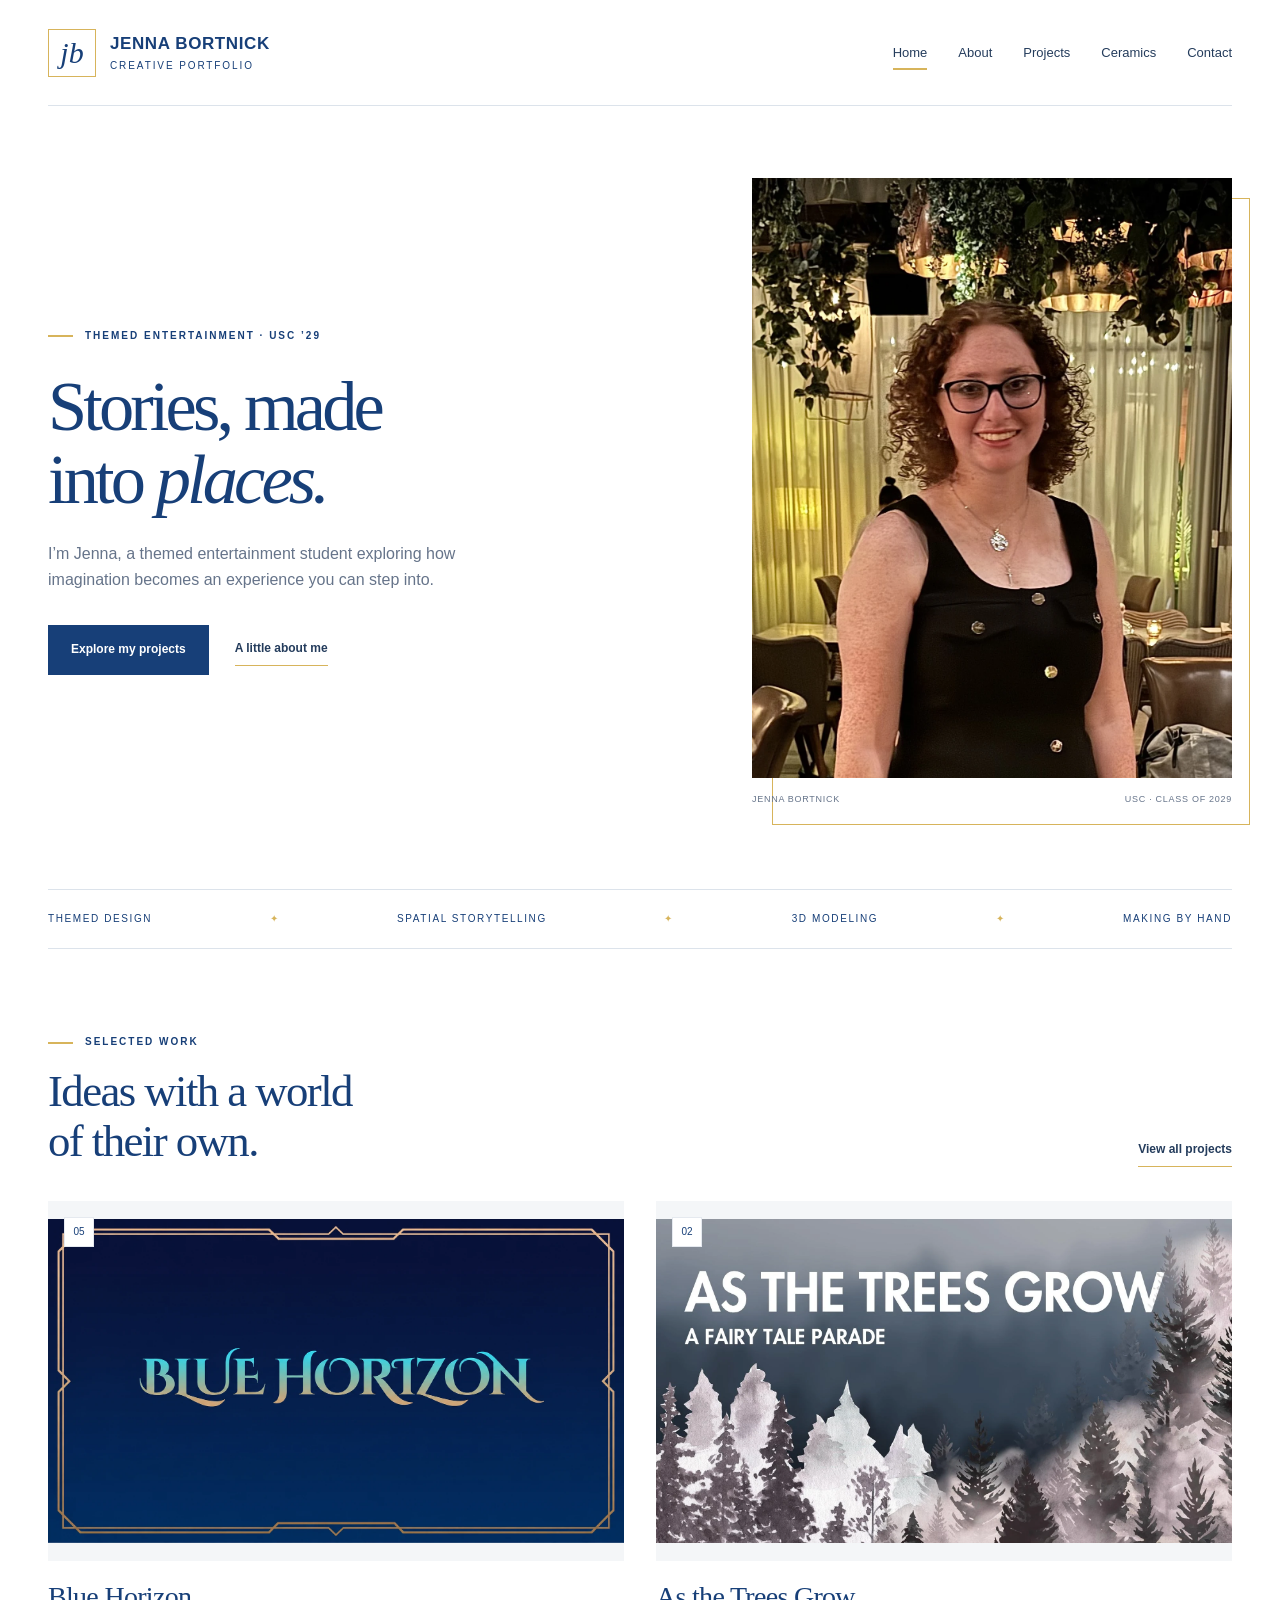
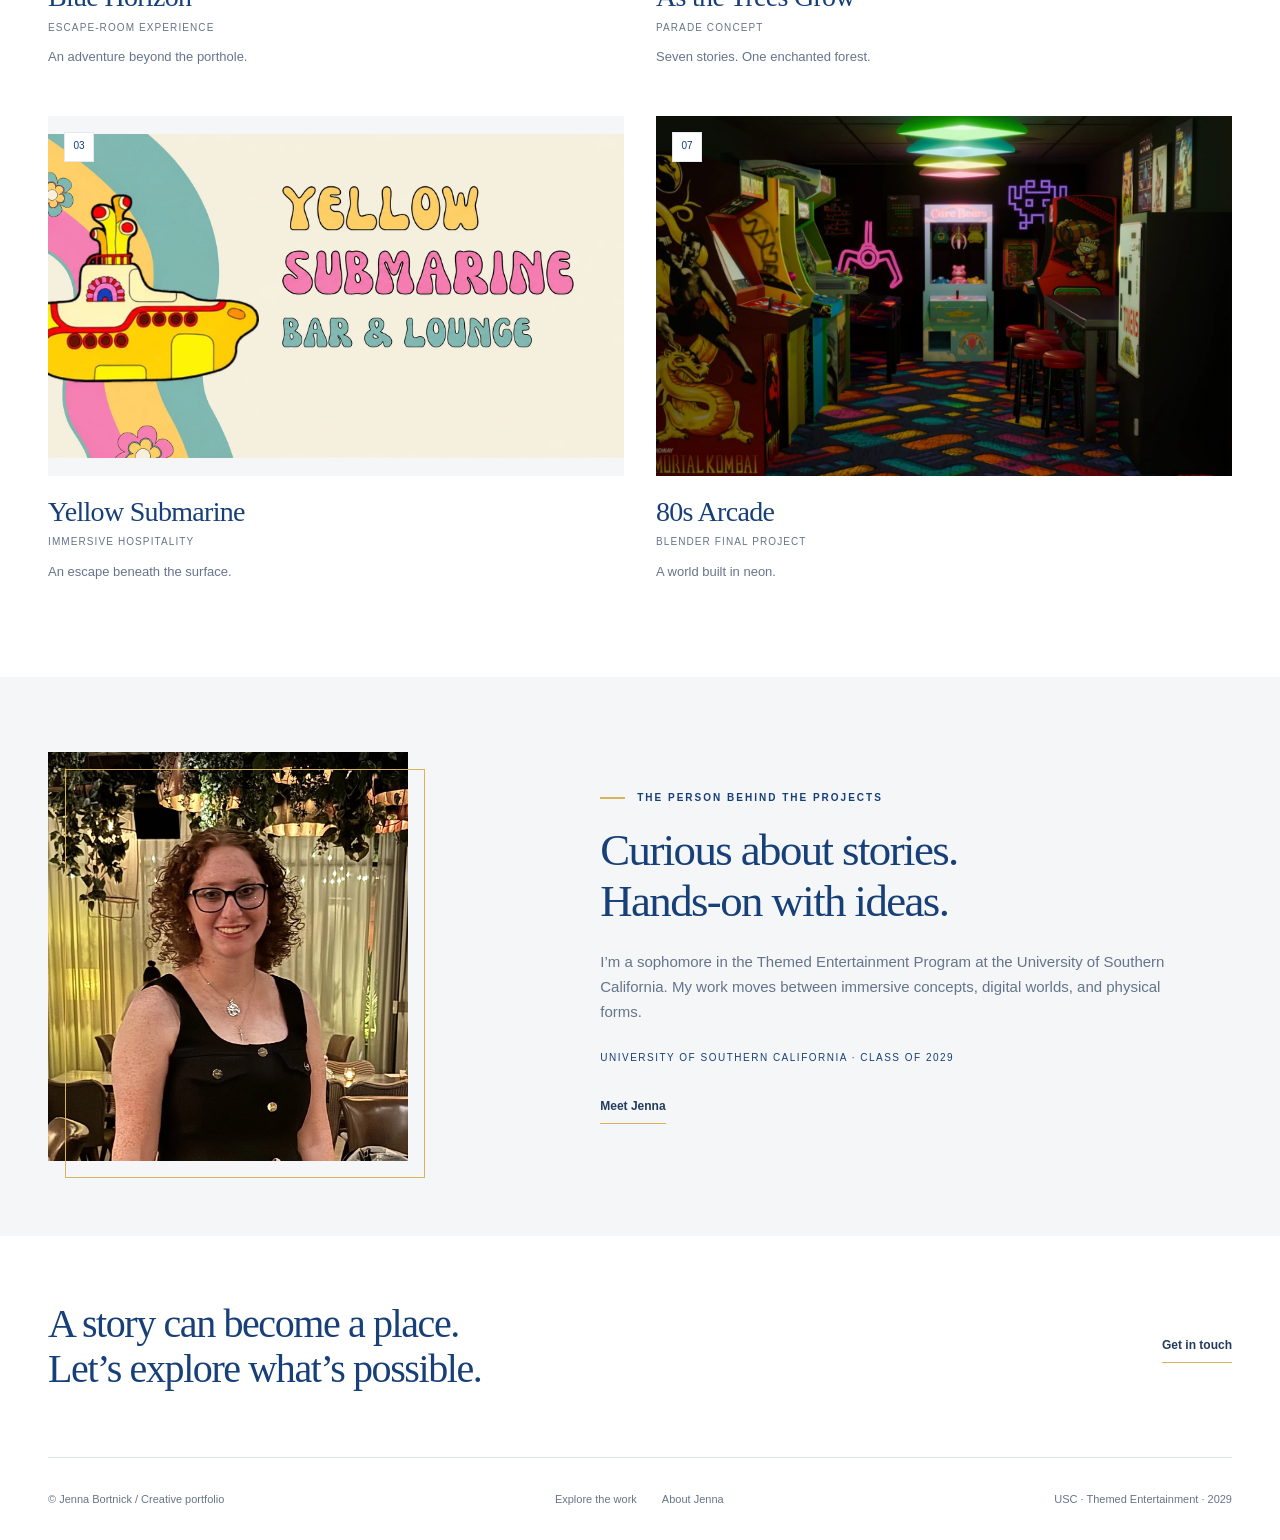
==== commit 81ba419c: "Update published portfolio" ====
--- a/index.html
+++ b/index.html
@@ -1 +1 @@
-<!DOCTYPE html><html lang="en"><head><meta charset="utf-8"><meta name="viewport" content="width=device-width,initial-scale=1"><title>Creative portfolio — Jenna Bortnick</title><meta name="description" content="Jenna Bortnick’s creative portfolio: themed entertainment concepts, immersive environments, Blender modeling, and ceramics. University of Southern California, Class of 2029."><meta name="theme-color" content="#173f78"><meta property="og:title" content="Creative portfolio — Jenna Bortnick"><meta property="og:description" content="Jenna Bortnick’s creative portfolio: themed entertainment concepts, immersive environments, Blender modeling, and ceramics. University of Southern California, Class of 2029."><meta property="og:type" content="website"><link rel="icon" type="image/svg+xml" href="favicon.svg"><link rel="stylesheet" href="styles.css"><script src="script.js" defer></script></head><body><a class="skip" href="#main">Skip to content</a><header class="site-header container"><a class="brand" href="index.html" aria-label="Jenna Bortnick — home"><span class="brand-mark" aria-hidden="true">jb</span><span><span class="brand-name">JENNA BORTNICK</span><span class="brand-small" style="display:block">Creative portfolio</span></span></a><button class="menu-toggle" aria-expanded="false" aria-controls="main-nav">Menu <span aria-hidden="true">☰</span></button><nav class="nav" id="main-nav" aria-label="Main navigation"><a href="index.html" aria-current="page">Home</a><a href="about.html">About</a><a href="projects.html">Projects</a><a href="ceramics.html">Ceramics</a><a href="contact.html">Contact</a></nav></header><main id="main"><div class="container"><section class="hero rise"><div class="hero-copy"><div class="eyebrow">Themed entertainment · USC ’29</div><h1>Stories, made<br>into <em>places.</em></h1><p>I’m Jenna—a themed entertainment student exploring how imagination becomes an experience you can step into.</p><div class="actions"><a class="button" href="projects.html">Explore my projects </a><a class="text-link" href="about.html">A little about me</a></div></div><figure class="hero-art hero-portrait"><img src="assets/images/jenna-portrait.webp" alt="Portrait of Jenna Bortnick" class="hero-main" loading="eager" decoding="async"><figcaption class="image-note"><span>Jenna Bortnick</span><span>USC · Class of 2029</span></figcaption></figure></section><div class="disciplines"><span>Themed design</span><b>✦</b><span>Spatial storytelling</span><b>✦</b><span>3D modeling</span><b>✦</b><span>Making by hand</span></div><section class="section"><div class="section-heading"><div><div class="eyebrow">Selected work</div><h2>Ideas with a world<br>of their own.</h2></div><a class="text-link" href="projects.html">View all projects </a></div><div class="project-grid"><a class="project-card" href="projects/blue-horizon.html"><div class="card-image"><img src="assets/images/blue-1-clean.webp" alt="Blue Horizon title in turquoise and gold on a deep blue background" class="contain" loading="lazy" decoding="async"><span class="card-index">05</span></div><div class="card-meta"><div><h3>Blue Horizon</h3><p>Escape-room experience</p></div></div><p class="card-description">An adventure beyond the porthole.</p></a><a class="project-card" href="projects/as-the-trees-grow.html"><div class="card-image"><img src="assets/images/parade-1.webp" alt="As the Trees Grow: A Fairy Tale Parade presentation cover with a forest illustration" class="contain" loading="lazy" decoding="async"><span class="card-index">02</span></div><div class="card-meta"><div><h3>As the Trees Grow</h3><p>Parade concept</p></div></div><p class="card-description">Seven stories. One enchanted forest.</p></a><a class="project-card" href="projects/yellow-submarine.html"><div class="card-image"><img src="assets/images/yellow-1-clean.webp" alt="Yellow Submarine Bar and Lounge illustrated presentation cover" class="contain" loading="lazy" decoding="async"><span class="card-index">03</span></div><div class="card-meta"><div><h3>Yellow Submarine</h3><p>Immersive hospitality</p></div></div><p class="card-description">An escape beneath the surface.</p></a><a class="project-card" href="projects/80s-arcade.html"><div class="card-image"><img src="assets/images/arcade-wide.webp" alt="A neon-lit 1980s arcade modeled in Blender" class="" loading="lazy" decoding="async"><span class="card-index">07</span></div><div class="card-meta"><div><h3>80s Arcade</h3><p>Blender final project</p></div></div><p class="card-description">A world built in neon.</p></a></div></section></div><section class="about-band"><div class="container about-inner"><div class="about-photo"><img src="assets/images/jenna-portrait.webp" alt="Portrait of Jenna Bortnick" class="" loading="lazy" decoding="async"></div><div class="about-text"><div class="eyebrow">The person behind the projects</div><h2>Curious about stories.<br>Hands-on with ideas.</h2><p>I’m a sophomore in the Themed Entertainment Program at the University of Southern California. My work moves between immersive concepts, digital worlds, and physical forms.</p><span class="mini-label">University of Southern California · Class of 2029</span><a class="text-link" href="about.html">Meet Jenna </a></div></div></section><section class="closing container"><h2>A story can become a place.<br>Let’s explore what’s possible.</h2><a class="text-link" href="contact.html">Get in touch </a></section></main><footer class="site-footer container"><p>© Jenna Bortnick <span aria-hidden="true">/</span> Creative portfolio</p><div class="footer-links"><a href="projects.html">Explore the work</a><a href="about.html">About Jenna</a></div><p>USC · Themed Entertainment · 2029</p></footer><dialog class="lightbox" aria-label="Enlarged project image"><button class="lightbox-close" aria-label="Close image">×</button><img alt=""><p class="lightbox-caption"></p></dialog></body></html>+<!DOCTYPE html><html lang="en"><head><meta charset="utf-8"><meta name="viewport" content="width=device-width,initial-scale=1"><title>Creative portfolio | Jenna Bortnick</title><meta name="description" content="Jenna Bortnick’s creative portfolio: themed entertainment concepts, immersive environments, Blender modeling, and ceramics. University of Southern California, Class of 2029."><meta name="theme-color" content="#173f78"><meta property="og:title" content="Creative portfolio | Jenna Bortnick"><meta property="og:description" content="Jenna Bortnick’s creative portfolio: themed entertainment concepts, immersive environments, Blender modeling, and ceramics. University of Southern California, Class of 2029."><meta property="og:type" content="website"><link rel="icon" type="image/svg+xml" href="favicon.svg"><link rel="stylesheet" href="styles.css"><script src="script.js" defer></script></head><body><a class="skip" href="#main">Skip to content</a><header class="site-header container"><a class="brand" href="index.html" aria-label="Jenna Bortnick home"><span class="brand-mark" aria-hidden="true">jb</span><span><span class="brand-name">JENNA BORTNICK</span><span class="brand-small" style="display:block">Creative portfolio</span></span></a><button class="menu-toggle" aria-expanded="false" aria-controls="main-nav">Menu <span aria-hidden="true">☰</span></button><nav class="nav" id="main-nav" aria-label="Main navigation"><a href="index.html" aria-current="page">Home</a><a href="about.html">About</a><a href="projects.html">Projects</a><a href="ceramics.html">Ceramics</a><a href="contact.html">Contact</a></nav></header><main id="main"><div class="container"><section class="hero rise"><div class="hero-copy"><div class="eyebrow">Themed entertainment · USC ’29</div><h1>Stories, made<br>into <em>places.</em></h1><p>I’m Jenna, a themed entertainment student exploring how imagination becomes an experience you can step into.</p><div class="actions"><a class="button" href="projects.html">Explore my projects </a><a class="text-link" href="about.html">A little about me</a></div></div><figure class="hero-art hero-portrait"><img src="assets/images/jenna-portrait.webp" alt="Portrait of Jenna Bortnick" class="hero-main" loading="eager" decoding="async"><figcaption class="image-note"><span>Jenna Bortnick</span><span>USC · Class of 2029</span></figcaption></figure></section><div class="disciplines"><span>Themed design</span><b>✦</b><span>Spatial storytelling</span><b>✦</b><span>3D modeling</span><b>✦</b><span>Making by hand</span></div><section class="section"><div class="section-heading"><div><div class="eyebrow">Selected work</div><h2>Ideas with a world<br>of their own.</h2></div><a class="text-link" href="projects.html">View all projects </a></div><div class="project-grid"><a class="project-card" href="projects/blue-horizon.html"><div class="card-image"><img src="assets/images/blue-1-clean.webp" alt="Blue Horizon title in turquoise and gold on a deep blue background" class="contain" loading="lazy" decoding="async"><span class="card-index">05</span></div><div class="card-meta"><div><h3>Blue Horizon</h3><p>Escape-room experience</p></div></div><p class="card-description">An adventure beyond the porthole.</p></a><a class="project-card" href="projects/as-the-trees-grow.html"><div class="card-image"><img src="assets/images/parade-1.webp" alt="As the Trees Grow: A Fairy Tale Parade presentation cover with a forest illustration" class="contain" loading="lazy" decoding="async"><span class="card-index">02</span></div><div class="card-meta"><div><h3>As the Trees Grow</h3><p>Parade concept</p></div></div><p class="card-description">Seven stories. One enchanted forest.</p></a><a class="project-card" href="projects/yellow-submarine.html"><div class="card-image"><img src="assets/images/yellow-1-clean.webp" alt="Yellow Submarine Bar and Lounge illustrated presentation cover" class="contain" loading="lazy" decoding="async"><span class="card-index">03</span></div><div class="card-meta"><div><h3>Yellow Submarine</h3><p>Immersive hospitality</p></div></div><p class="card-description">An escape beneath the surface.</p></a><a class="project-card" href="projects/80s-arcade.html"><div class="card-image"><img src="assets/images/arcade-wide.webp" alt="A neon-lit 1980s arcade modeled in Blender" class="" loading="lazy" decoding="async"><span class="card-index">07</span></div><div class="card-meta"><div><h3>80s Arcade</h3><p>Blender final project</p></div></div><p class="card-description">A world built in neon.</p></a></div></section></div><section class="about-band"><div class="container about-inner"><div class="about-photo"><img src="assets/images/jenna-portrait.webp" alt="Portrait of Jenna Bortnick" class="" loading="lazy" decoding="async"></div><div class="about-text"><div class="eyebrow">The person behind the projects</div><h2>Curious about stories.<br>Hands-on with ideas.</h2><p>I’m a sophomore in the Themed Entertainment Program at the University of Southern California. My work moves between immersive concepts, digital worlds, and physical forms.</p><span class="mini-label">University of Southern California · Class of 2029</span><a class="text-link" href="about.html">Meet Jenna </a></div></div></section><section class="closing container"><h2>A story can become a place.<br>Let’s explore what’s possible.</h2><a class="text-link" href="contact.html">Get in touch </a></section></main><footer class="site-footer container"><p>© Jenna Bortnick <span aria-hidden="true">/</span> Creative portfolio</p><div class="footer-links"><a href="projects.html">Explore the work</a><a href="about.html">About Jenna</a></div><p>USC · Themed Entertainment · 2029</p></footer><dialog class="lightbox" aria-label="Enlarged project image"><button class="lightbox-close" aria-label="Close image">×</button><img alt=""><p class="lightbox-caption"></p></dialog></body></html>
--- a/styles.css
+++ b/styles.css
@@ -10,3 +10,4 @@
 @media(max-width:720px){.hero-portrait{width:min(100%,420px);margin:0 auto}.hero-portrait .hero-main{aspect-ratio:4/5}.hero-portrait::before{right:-12px}}
 
 .ceramic-gallery:has(>figure:only-child){grid-template-columns:1fr;max-width:1000px}.ceramic-gallery:has(>figure:only-child) img{aspect-ratio:auto;max-height:700px}
+.project-card[href$="raceway-usa.html"] .card-image img,.detail-cover img[src$="raceway-usa-cover.webp"]{object-position:50% 65%}
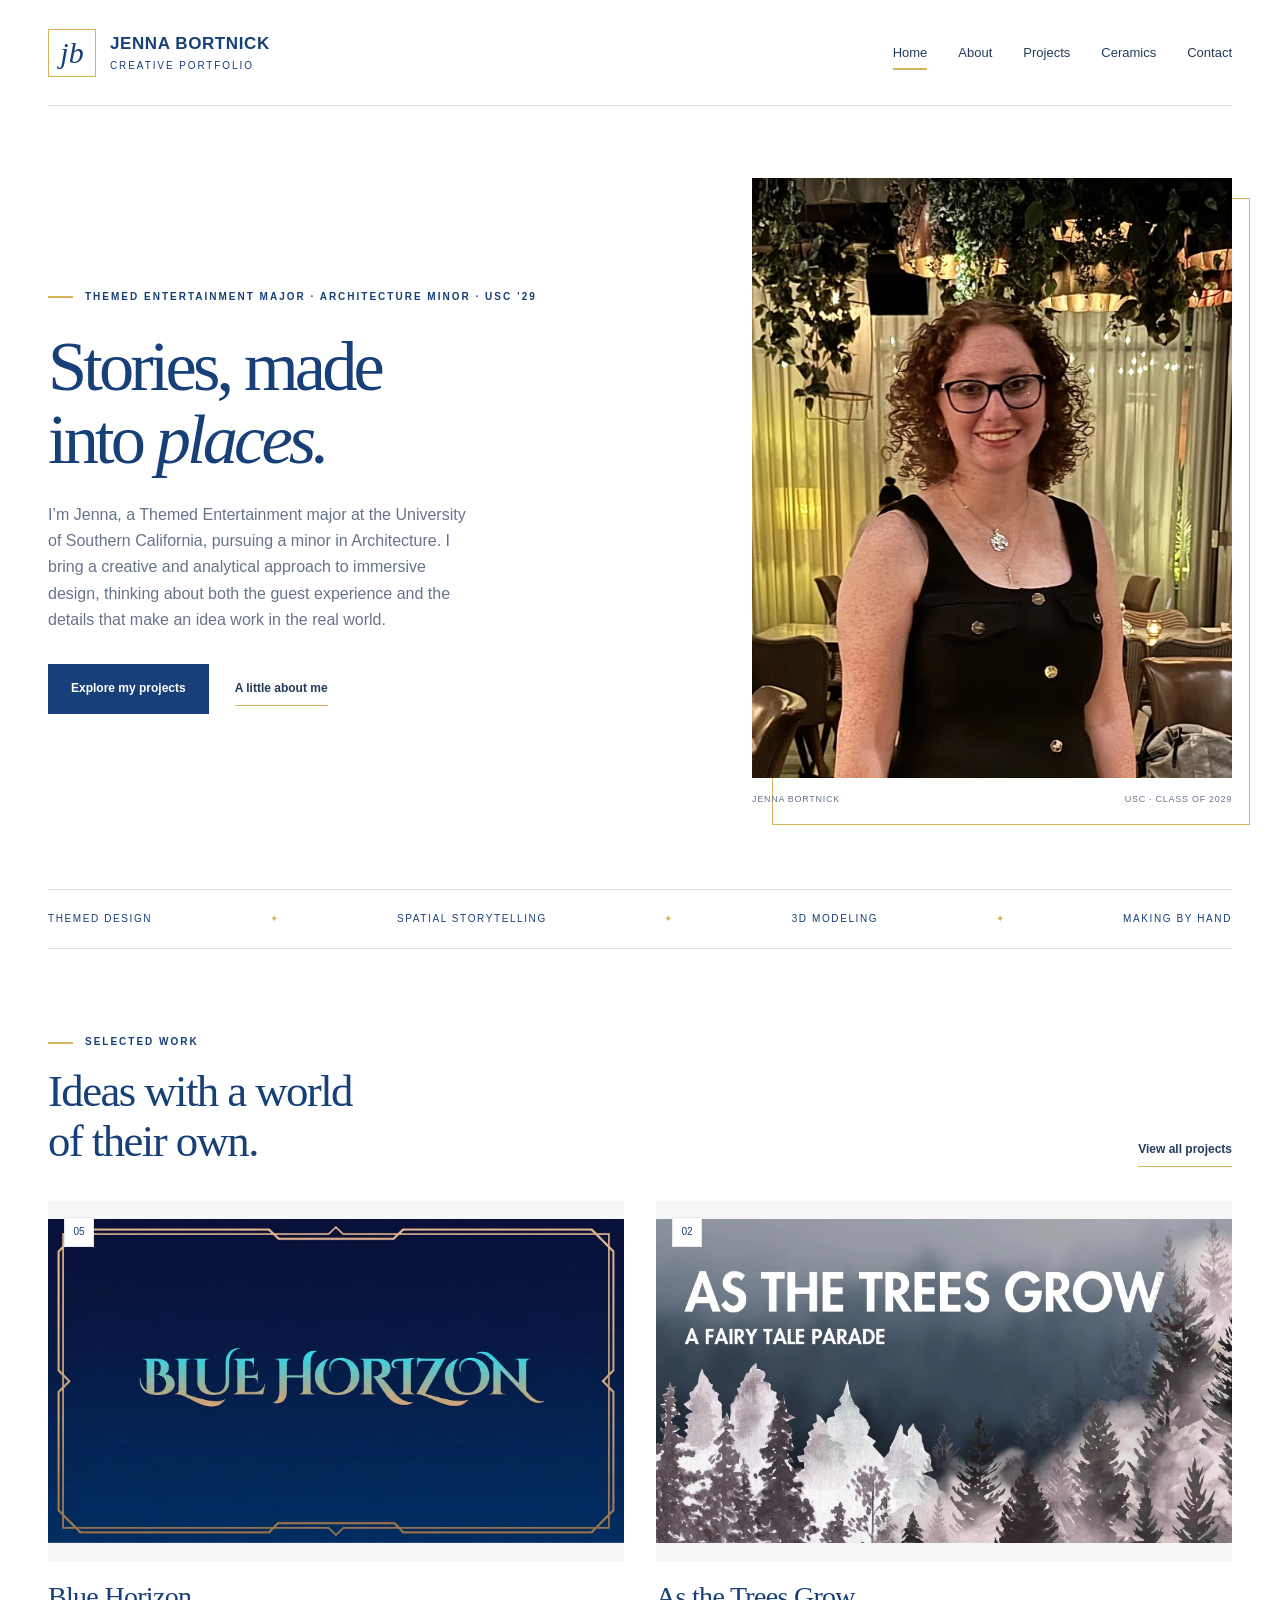
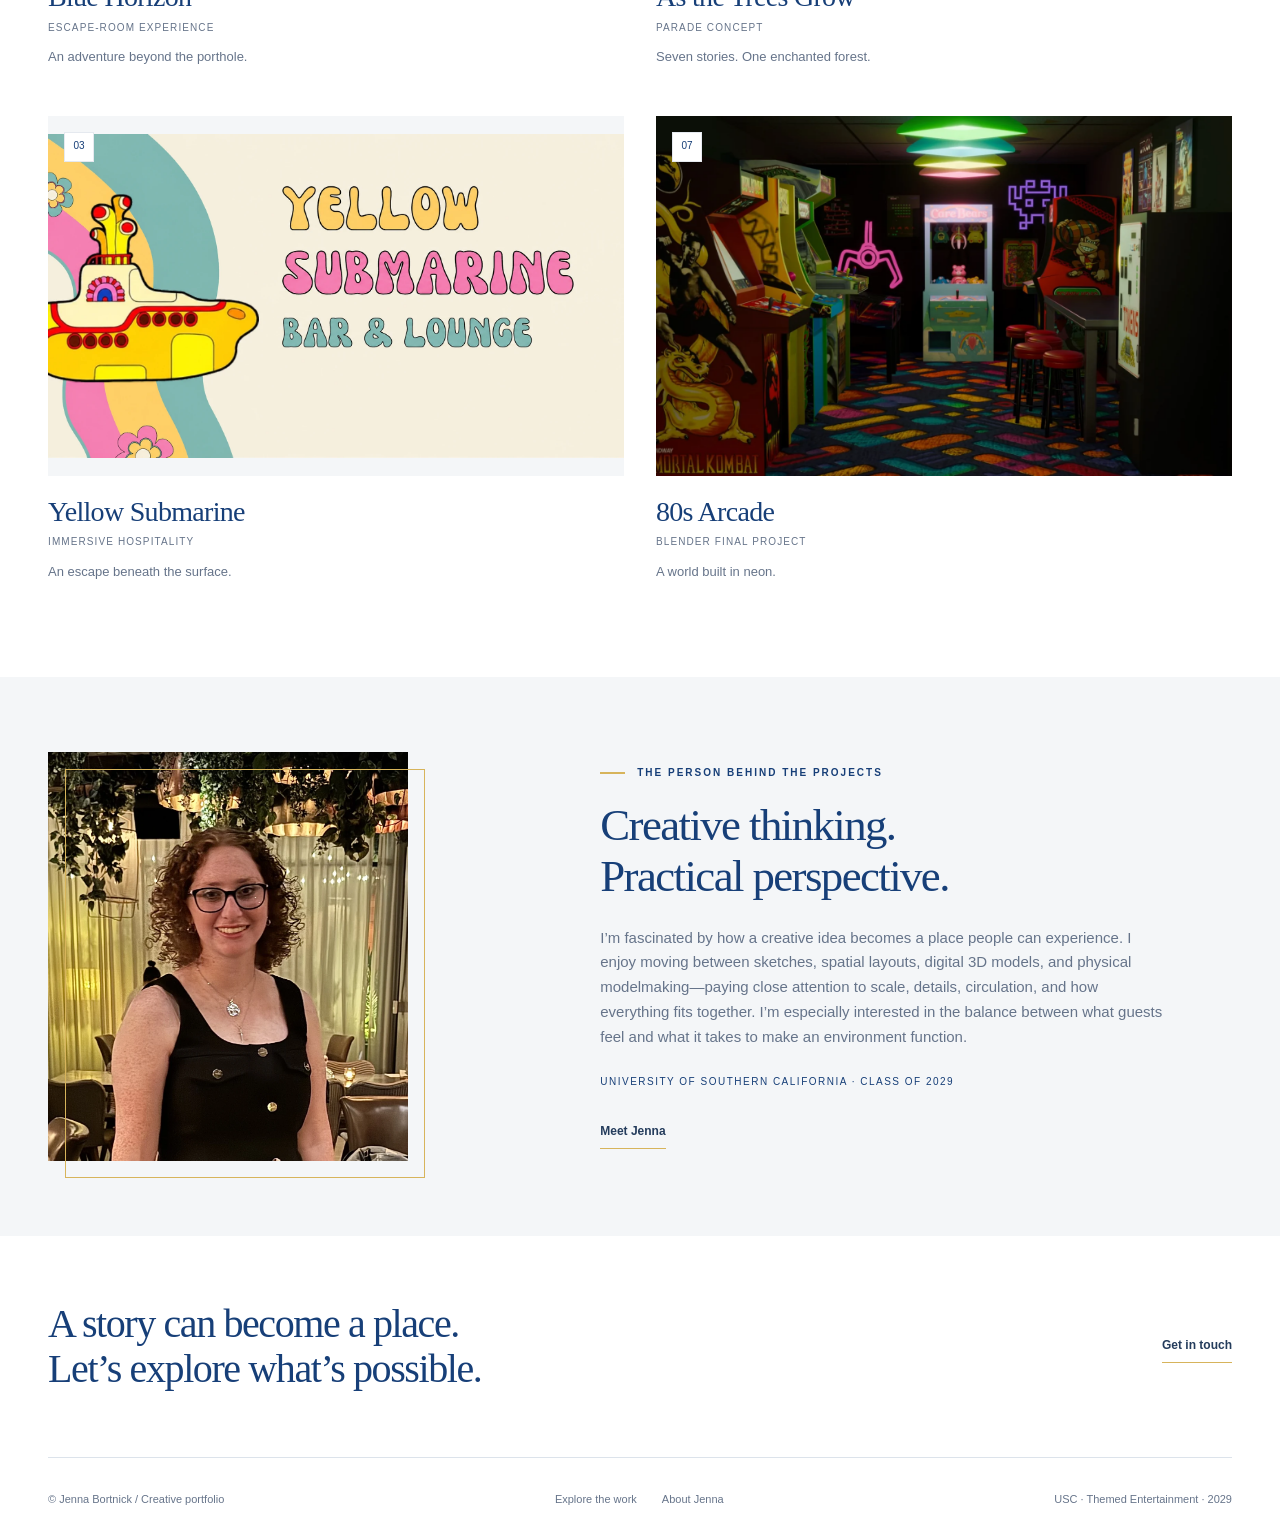
==== commit 83ec54bb: "Personalize published homepage introduction" ====
--- a/index.html
+++ b/index.html
@@ -1 +1 @@
-<!DOCTYPE html><html lang="en"><head><meta charset="utf-8"><meta name="viewport" content="width=device-width,initial-scale=1"><title>Creative portfolio | Jenna Bortnick</title><meta name="description" content="Jenna Bortnick’s creative portfolio: themed entertainment concepts, immersive environments, Blender modeling, and ceramics. University of Southern California, Class of 2029."><meta name="theme-color" content="#173f78"><meta property="og:title" content="Creative portfolio | Jenna Bortnick"><meta property="og:description" content="Jenna Bortnick’s creative portfolio: themed entertainment concepts, immersive environments, Blender modeling, and ceramics. University of Southern California, Class of 2029."><meta property="og:type" content="website"><link rel="icon" type="image/svg+xml" href="favicon.svg"><link rel="stylesheet" href="styles.css"><script src="script.js" defer></script></head><body><a class="skip" href="#main">Skip to content</a><header class="site-header container"><a class="brand" href="index.html" aria-label="Jenna Bortnick home"><span class="brand-mark" aria-hidden="true">jb</span><span><span class="brand-name">JENNA BORTNICK</span><span class="brand-small" style="display:block">Creative portfolio</span></span></a><button class="menu-toggle" aria-expanded="false" aria-controls="main-nav">Menu <span aria-hidden="true">☰</span></button><nav class="nav" id="main-nav" aria-label="Main navigation"><a href="index.html" aria-current="page">Home</a><a href="about.html">About</a><a href="projects.html">Projects</a><a href="ceramics.html">Ceramics</a><a href="contact.html">Contact</a></nav></header><main id="main"><div class="container"><section class="hero rise"><div class="hero-copy"><div class="eyebrow">Themed entertainment · USC ’29</div><h1>Stories, made<br>into <em>places.</em></h1><p>I’m Jenna, a themed entertainment student exploring how imagination becomes an experience you can step into.</p><div class="actions"><a class="button" href="projects.html">Explore my projects </a><a class="text-link" href="about.html">A little about me</a></div></div><figure class="hero-art hero-portrait"><img src="assets/images/jenna-portrait.webp" alt="Portrait of Jenna Bortnick" class="hero-main" loading="eager" decoding="async"><figcaption class="image-note"><span>Jenna Bortnick</span><span>USC · Class of 2029</span></figcaption></figure></section><div class="disciplines"><span>Themed design</span><b>✦</b><span>Spatial storytelling</span><b>✦</b><span>3D modeling</span><b>✦</b><span>Making by hand</span></div><section class="section"><div class="section-heading"><div><div class="eyebrow">Selected work</div><h2>Ideas with a world<br>of their own.</h2></div><a class="text-link" href="projects.html">View all projects </a></div><div class="project-grid"><a class="project-card" href="projects/blue-horizon.html"><div class="card-image"><img src="assets/images/blue-1-clean.webp" alt="Blue Horizon title in turquoise and gold on a deep blue background" class="contain" loading="lazy" decoding="async"><span class="card-index">05</span></div><div class="card-meta"><div><h3>Blue Horizon</h3><p>Escape-room experience</p></div></div><p class="card-description">An adventure beyond the porthole.</p></a><a class="project-card" href="projects/as-the-trees-grow.html"><div class="card-image"><img src="assets/images/parade-1.webp" alt="As the Trees Grow: A Fairy Tale Parade presentation cover with a forest illustration" class="contain" loading="lazy" decoding="async"><span class="card-index">02</span></div><div class="card-meta"><div><h3>As the Trees Grow</h3><p>Parade concept</p></div></div><p class="card-description">Seven stories. One enchanted forest.</p></a><a class="project-card" href="projects/yellow-submarine.html"><div class="card-image"><img src="assets/images/yellow-1-clean.webp" alt="Yellow Submarine Bar and Lounge illustrated presentation cover" class="contain" loading="lazy" decoding="async"><span class="card-index">03</span></div><div class="card-meta"><div><h3>Yellow Submarine</h3><p>Immersive hospitality</p></div></div><p class="card-description">An escape beneath the surface.</p></a><a class="project-card" href="projects/80s-arcade.html"><div class="card-image"><img src="assets/images/arcade-wide.webp" alt="A neon-lit 1980s arcade modeled in Blender" class="" loading="lazy" decoding="async"><span class="card-index">07</span></div><div class="card-meta"><div><h3>80s Arcade</h3><p>Blender final project</p></div></div><p class="card-description">A world built in neon.</p></a></div></section></div><section class="about-band"><div class="container about-inner"><div class="about-photo"><img src="assets/images/jenna-portrait.webp" alt="Portrait of Jenna Bortnick" class="" loading="lazy" decoding="async"></div><div class="about-text"><div class="eyebrow">The person behind the projects</div><h2>Curious about stories.<br>Hands-on with ideas.</h2><p>I’m a sophomore in the Themed Entertainment Program at the University of Southern California. My work moves between immersive concepts, digital worlds, and physical forms.</p><span class="mini-label">University of Southern California · Class of 2029</span><a class="text-link" href="about.html">Meet Jenna </a></div></div></section><section class="closing container"><h2>A story can become a place.<br>Let’s explore what’s possible.</h2><a class="text-link" href="contact.html">Get in touch </a></section></main><footer class="site-footer container"><p>© Jenna Bortnick <span aria-hidden="true">/</span> Creative portfolio</p><div class="footer-links"><a href="projects.html">Explore the work</a><a href="about.html">About Jenna</a></div><p>USC · Themed Entertainment · 2029</p></footer><dialog class="lightbox" aria-label="Enlarged project image"><button class="lightbox-close" aria-label="Close image">×</button><img alt=""><p class="lightbox-caption"></p></dialog></body></html>+<!DOCTYPE html><html lang="en"><head><meta charset="utf-8"><meta name="viewport" content="width=device-width,initial-scale=1"><title>Creative portfolio | Jenna Bortnick</title><meta name="description" content="Jenna Bortnick’s creative portfolio: themed entertainment concepts, immersive environments, Blender modeling, and ceramics. University of Southern California, Class of 2029."><meta name="theme-color" content="#173f78"><meta property="og:title" content="Creative portfolio | Jenna Bortnick"><meta property="og:description" content="Jenna Bortnick’s creative portfolio: themed entertainment concepts, immersive environments, Blender modeling, and ceramics. University of Southern California, Class of 2029."><meta property="og:type" content="website"><link rel="icon" type="image/svg+xml" href="favicon.svg"><link rel="stylesheet" href="styles.css?v=7527fd34e1"><script src="script.js" defer></script></head><body><a class="skip" href="#main">Skip to content</a><header class="site-header container"><a class="brand" href="index.html" aria-label="Jenna Bortnick home"><span class="brand-mark" aria-hidden="true">jb</span><span><span class="brand-name">JENNA BORTNICK</span><span class="brand-small" style="display:block">Creative portfolio</span></span></a><button class="menu-toggle" aria-expanded="false" aria-controls="main-nav">Menu <span aria-hidden="true">☰</span></button><nav class="nav" id="main-nav" aria-label="Main navigation"><a href="index.html" aria-current="page">Home</a><a href="about.html">About</a><a href="projects.html">Projects</a><a href="ceramics.html">Ceramics</a><a href="contact.html">Contact</a></nav></header><main id="main"><div class="container"><section class="hero rise"><div class="hero-copy"><div class="eyebrow">Themed Entertainment major · Architecture minor · USC ’29</div><h1>Stories, made<br>into <em>places.</em></h1><p>I’m Jenna, a Themed Entertainment major at the University of Southern California, pursuing a minor in Architecture. I bring a creative and analytical approach to immersive design, thinking about both the guest experience and the details that make an idea work in the real world.</p><div class="actions"><a class="button" href="projects.html">Explore my projects </a><a class="text-link" href="about.html">A little about me</a></div></div><figure class="hero-art hero-portrait"><img src="assets/images/jenna-portrait.webp" alt="Portrait of Jenna Bortnick" class="hero-main" loading="eager" decoding="async"><figcaption class="image-note"><span>Jenna Bortnick</span><span>USC · Class of 2029</span></figcaption></figure></section><div class="disciplines"><span>Themed design</span><b>✦</b><span>Spatial storytelling</span><b>✦</b><span>3D modeling</span><b>✦</b><span>Making by hand</span></div><section class="section"><div class="section-heading"><div><div class="eyebrow">Selected work</div><h2>Ideas with a world<br>of their own.</h2></div><a class="text-link" href="projects.html">View all projects </a></div><div class="project-grid"><a class="project-card" href="projects/blue-horizon.html"><div class="card-image"><img src="assets/images/blue-1-clean.webp" alt="Blue Horizon title in turquoise and gold on a deep blue background" class="contain" loading="lazy" decoding="async"><span class="card-index">05</span></div><div class="card-meta"><div><h3>Blue Horizon</h3><p>Escape-room experience</p></div></div><p class="card-description">An adventure beyond the porthole.</p></a><a class="project-card" href="projects/as-the-trees-grow.html"><div class="card-image"><img src="assets/images/parade-1.webp" alt="As the Trees Grow: A Fairy Tale Parade presentation cover with a forest illustration" class="contain" loading="lazy" decoding="async"><span class="card-index">02</span></div><div class="card-meta"><div><h3>As the Trees Grow</h3><p>Parade concept</p></div></div><p class="card-description">Seven stories. One enchanted forest.</p></a><a class="project-card" href="projects/yellow-submarine.html"><div class="card-image"><img src="assets/images/yellow-1-clean.webp" alt="Yellow Submarine Bar and Lounge illustrated presentation cover" class="contain" loading="lazy" decoding="async"><span class="card-index">03</span></div><div class="card-meta"><div><h3>Yellow Submarine</h3><p>Immersive hospitality</p></div></div><p class="card-description">An escape beneath the surface.</p></a><a class="project-card" href="projects/80s-arcade.html"><div class="card-image"><img src="assets/images/arcade-wide.webp" alt="A neon-lit 1980s arcade modeled in Blender" class="" loading="lazy" decoding="async"><span class="card-index">07</span></div><div class="card-meta"><div><h3>80s Arcade</h3><p>Blender final project</p></div></div><p class="card-description">A world built in neon.</p></a></div></section></div><section class="about-band"><div class="container about-inner"><div class="about-photo"><img src="assets/images/jenna-portrait.webp" alt="Portrait of Jenna Bortnick" class="" loading="lazy" decoding="async"></div><div class="about-text"><div class="eyebrow">The person behind the projects</div><h2>Creative thinking.<br>Practical perspective.</h2><p>I’m fascinated by how a creative idea becomes a place people can experience. I enjoy moving between sketches, spatial layouts, digital 3D models, and physical modelmaking—paying close attention to scale, details, circulation, and how everything fits together. I’m especially interested in the balance between what guests feel and what it takes to make an environment function.</p><span class="mini-label">University of Southern California · Class of 2029</span><a class="text-link" href="about.html">Meet Jenna </a></div></div></section><section class="closing container"><h2>A story can become a place.<br>Let’s explore what’s possible.</h2><a class="text-link" href="contact.html">Get in touch </a></section></main><footer class="site-footer container"><p>© Jenna Bortnick <span aria-hidden="true">/</span> Creative portfolio</p><div class="footer-links"><a href="projects.html">Explore the work</a><a href="about.html">About Jenna</a></div><p>USC · Themed Entertainment · 2029</p></footer><dialog class="lightbox" aria-label="Enlarged project image"><button class="lightbox-close" aria-label="Close image">×</button><img alt=""><p class="lightbox-caption"></p></dialog></body></html>
--- a/styles.css
+++ b/styles.css
@@ -11,3 +11,13 @@
 
 .ceramic-gallery:has(>figure:only-child){grid-template-columns:1fr;max-width:1000px}.ceramic-gallery:has(>figure:only-child) img{aspect-ratio:auto;max-height:700px}
 .project-card[href$="raceway-usa.html"] .card-image img,.detail-cover img[src$="raceway-usa-cover.webp"]{object-position:50% 65%}
+
+.experience img[src$="disney-portrait-original.jpeg"]{height:auto;max-height:none;object-fit:contain}
+
+/* Make contact links clear before hover, including on touch screens. */
+.contact-item{padding:17px 20px;margin-bottom:12px;border:1px solid var(--blue);background:var(--wash);cursor:pointer;transition:background .2s,color .2s,border-color .2s}
+.contact-item small{margin-bottom:5px;color:var(--blue)}
+.contact-action{display:block;font-size:15px;font-weight:600;text-decoration:underline;text-underline-offset:4px}
+.contact-detail{display:block;font-size:12px;margin-top:6px}
+.contact-item:hover,.contact-item:focus-visible{background:var(--blue);color:white;border-color:var(--blue)}
+.contact-item:hover small,.contact-item:focus-visible small{color:white}
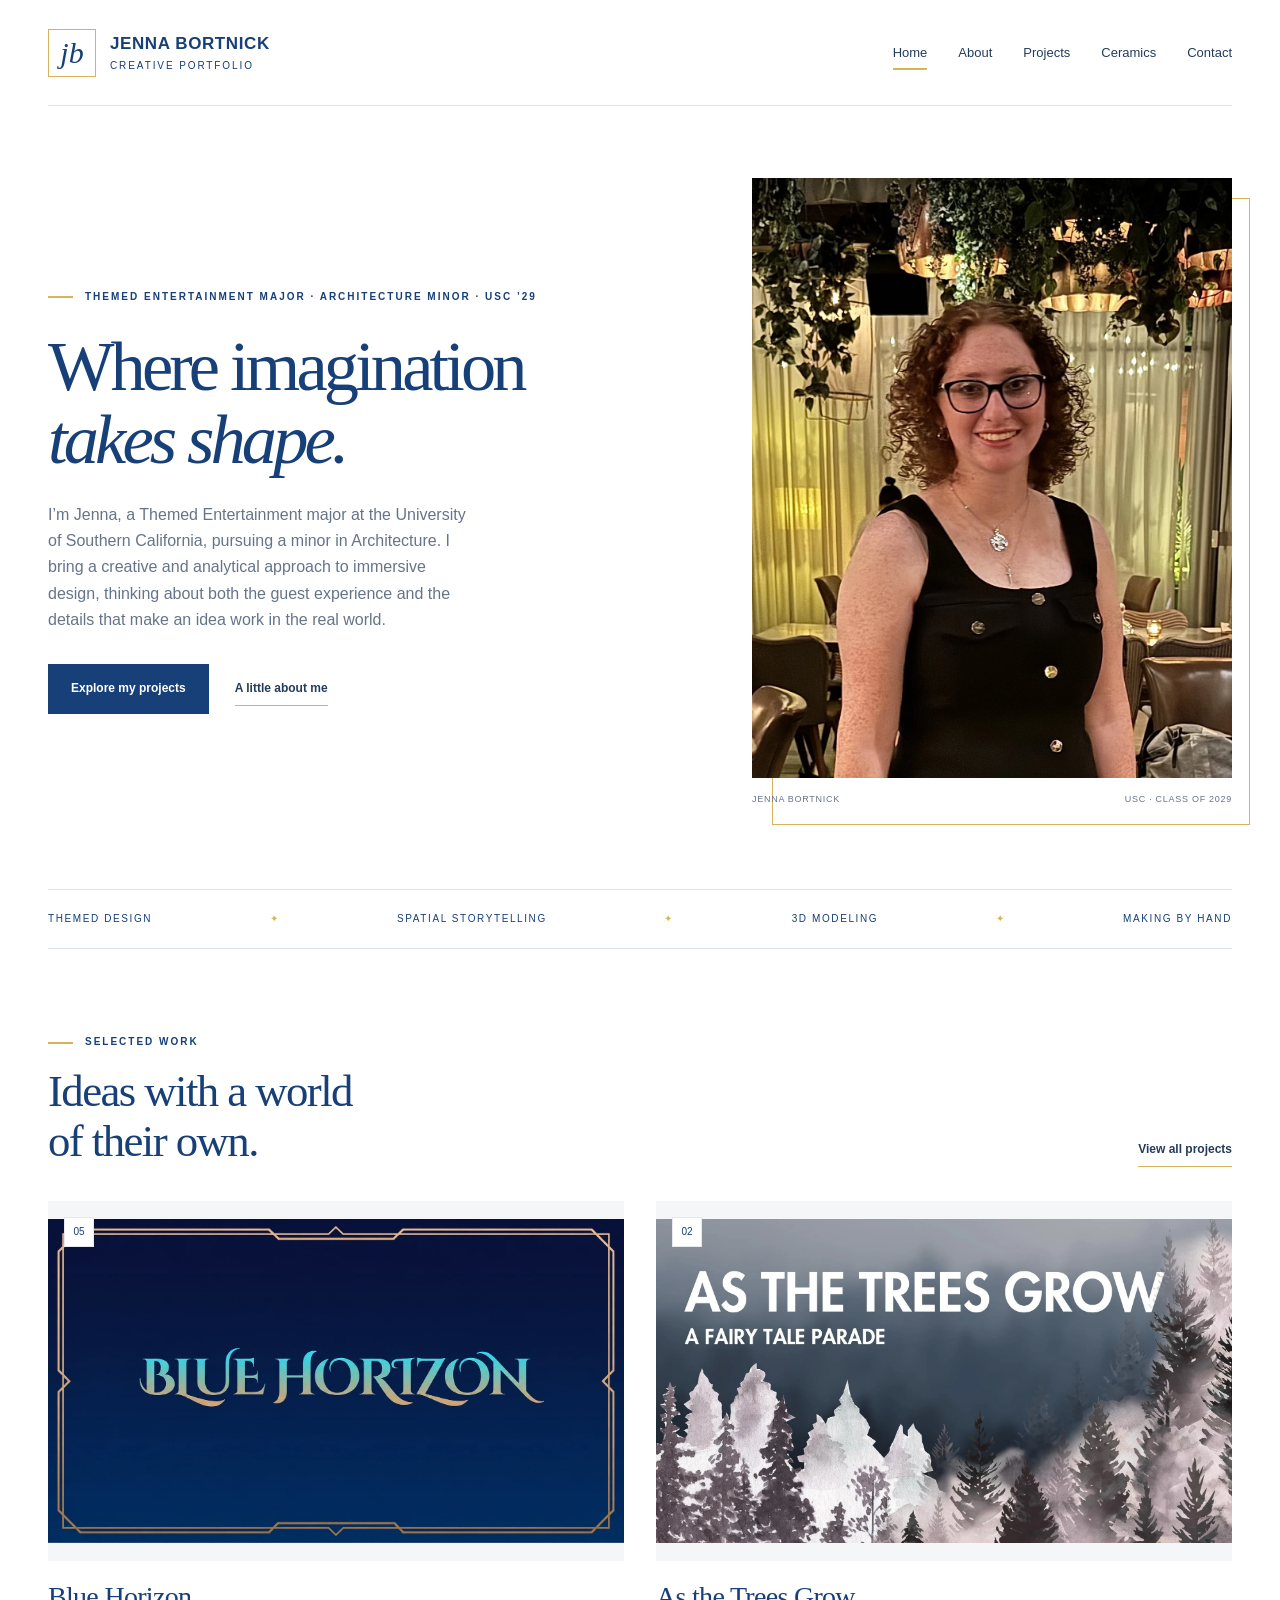
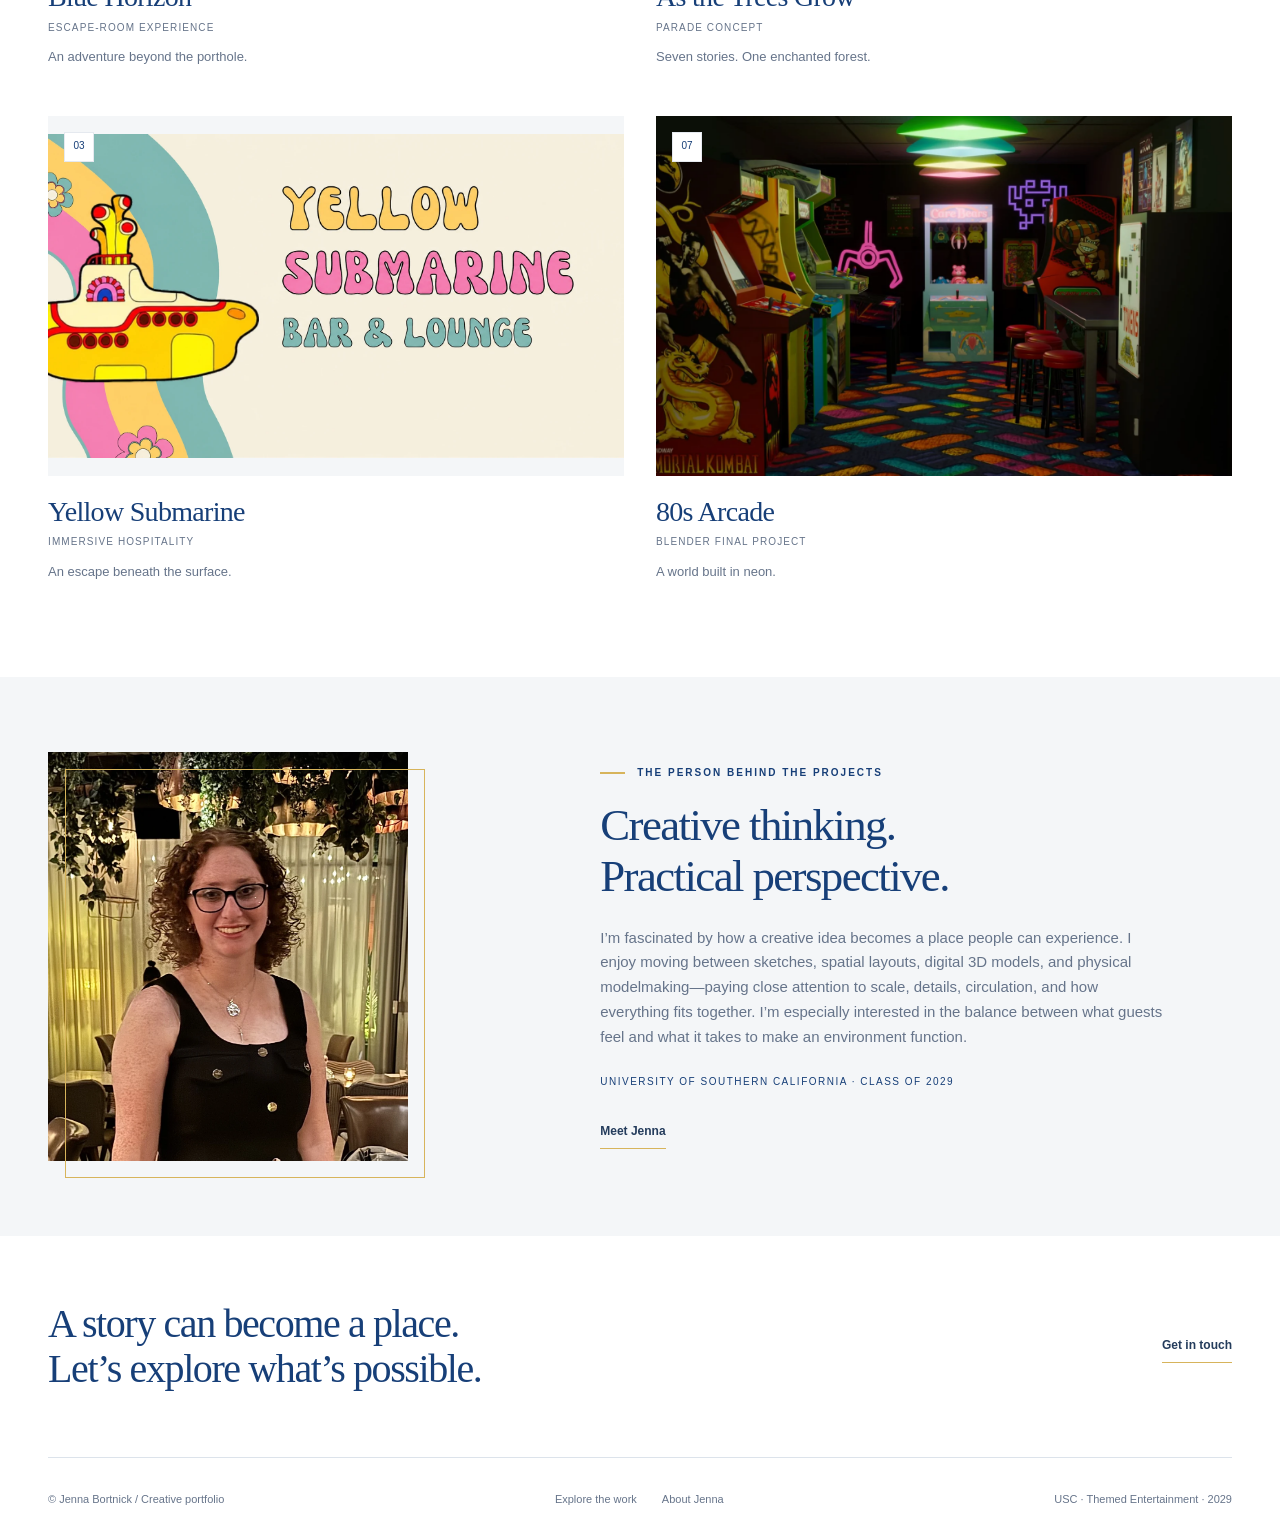
==== commit dc28daff: "Update published homepage tagline" ====
--- a/index.html
+++ b/index.html
@@ -1 +1 @@
-<!DOCTYPE html><html lang="en"><head><meta charset="utf-8"><meta name="viewport" content="width=device-width,initial-scale=1"><title>Creative portfolio | Jenna Bortnick</title><meta name="description" content="Jenna Bortnick’s creative portfolio: themed entertainment concepts, immersive environments, Blender modeling, and ceramics. University of Southern California, Class of 2029."><meta name="theme-color" content="#173f78"><meta property="og:title" content="Creative portfolio | Jenna Bortnick"><meta property="og:description" content="Jenna Bortnick’s creative portfolio: themed entertainment concepts, immersive environments, Blender modeling, and ceramics. University of Southern California, Class of 2029."><meta property="og:type" content="website"><link rel="icon" type="image/svg+xml" href="favicon.svg"><link rel="stylesheet" href="styles.css?v=7527fd34e1"><script src="script.js" defer></script></head><body><a class="skip" href="#main">Skip to content</a><header class="site-header container"><a class="brand" href="index.html" aria-label="Jenna Bortnick home"><span class="brand-mark" aria-hidden="true">jb</span><span><span class="brand-name">JENNA BORTNICK</span><span class="brand-small" style="display:block">Creative portfolio</span></span></a><button class="menu-toggle" aria-expanded="false" aria-controls="main-nav">Menu <span aria-hidden="true">☰</span></button><nav class="nav" id="main-nav" aria-label="Main navigation"><a href="index.html" aria-current="page">Home</a><a href="about.html">About</a><a href="projects.html">Projects</a><a href="ceramics.html">Ceramics</a><a href="contact.html">Contact</a></nav></header><main id="main"><div class="container"><section class="hero rise"><div class="hero-copy"><div class="eyebrow">Themed Entertainment major · Architecture minor · USC ’29</div><h1>Stories, made<br>into <em>places.</em></h1><p>I’m Jenna, a Themed Entertainment major at the University of Southern California, pursuing a minor in Architecture. I bring a creative and analytical approach to immersive design, thinking about both the guest experience and the details that make an idea work in the real world.</p><div class="actions"><a class="button" href="projects.html">Explore my projects </a><a class="text-link" href="about.html">A little about me</a></div></div><figure class="hero-art hero-portrait"><img src="assets/images/jenna-portrait.webp" alt="Portrait of Jenna Bortnick" class="hero-main" loading="eager" decoding="async"><figcaption class="image-note"><span>Jenna Bortnick</span><span>USC · Class of 2029</span></figcaption></figure></section><div class="disciplines"><span>Themed design</span><b>✦</b><span>Spatial storytelling</span><b>✦</b><span>3D modeling</span><b>✦</b><span>Making by hand</span></div><section class="section"><div class="section-heading"><div><div class="eyebrow">Selected work</div><h2>Ideas with a world<br>of their own.</h2></div><a class="text-link" href="projects.html">View all projects </a></div><div class="project-grid"><a class="project-card" href="projects/blue-horizon.html"><div class="card-image"><img src="assets/images/blue-1-clean.webp" alt="Blue Horizon title in turquoise and gold on a deep blue background" class="contain" loading="lazy" decoding="async"><span class="card-index">05</span></div><div class="card-meta"><div><h3>Blue Horizon</h3><p>Escape-room experience</p></div></div><p class="card-description">An adventure beyond the porthole.</p></a><a class="project-card" href="projects/as-the-trees-grow.html"><div class="card-image"><img src="assets/images/parade-1.webp" alt="As the Trees Grow: A Fairy Tale Parade presentation cover with a forest illustration" class="contain" loading="lazy" decoding="async"><span class="card-index">02</span></div><div class="card-meta"><div><h3>As the Trees Grow</h3><p>Parade concept</p></div></div><p class="card-description">Seven stories. One enchanted forest.</p></a><a class="project-card" href="projects/yellow-submarine.html"><div class="card-image"><img src="assets/images/yellow-1-clean.webp" alt="Yellow Submarine Bar and Lounge illustrated presentation cover" class="contain" loading="lazy" decoding="async"><span class="card-index">03</span></div><div class="card-meta"><div><h3>Yellow Submarine</h3><p>Immersive hospitality</p></div></div><p class="card-description">An escape beneath the surface.</p></a><a class="project-card" href="projects/80s-arcade.html"><div class="card-image"><img src="assets/images/arcade-wide.webp" alt="A neon-lit 1980s arcade modeled in Blender" class="" loading="lazy" decoding="async"><span class="card-index">07</span></div><div class="card-meta"><div><h3>80s Arcade</h3><p>Blender final project</p></div></div><p class="card-description">A world built in neon.</p></a></div></section></div><section class="about-band"><div class="container about-inner"><div class="about-photo"><img src="assets/images/jenna-portrait.webp" alt="Portrait of Jenna Bortnick" class="" loading="lazy" decoding="async"></div><div class="about-text"><div class="eyebrow">The person behind the projects</div><h2>Creative thinking.<br>Practical perspective.</h2><p>I’m fascinated by how a creative idea becomes a place people can experience. I enjoy moving between sketches, spatial layouts, digital 3D models, and physical modelmaking—paying close attention to scale, details, circulation, and how everything fits together. I’m especially interested in the balance between what guests feel and what it takes to make an environment function.</p><span class="mini-label">University of Southern California · Class of 2029</span><a class="text-link" href="about.html">Meet Jenna </a></div></div></section><section class="closing container"><h2>A story can become a place.<br>Let’s explore what’s possible.</h2><a class="text-link" href="contact.html">Get in touch </a></section></main><footer class="site-footer container"><p>© Jenna Bortnick <span aria-hidden="true">/</span> Creative portfolio</p><div class="footer-links"><a href="projects.html">Explore the work</a><a href="about.html">About Jenna</a></div><p>USC · Themed Entertainment · 2029</p></footer><dialog class="lightbox" aria-label="Enlarged project image"><button class="lightbox-close" aria-label="Close image">×</button><img alt=""><p class="lightbox-caption"></p></dialog></body></html>+<!DOCTYPE html><html lang="en"><head><meta charset="utf-8"><meta name="viewport" content="width=device-width,initial-scale=1"><title>Creative portfolio | Jenna Bortnick</title><meta name="description" content="Jenna Bortnick’s creative portfolio: themed entertainment concepts, immersive environments, Blender modeling, and ceramics. University of Southern California, Class of 2029."><meta name="theme-color" content="#173f78"><meta property="og:title" content="Creative portfolio | Jenna Bortnick"><meta property="og:description" content="Jenna Bortnick’s creative portfolio: themed entertainment concepts, immersive environments, Blender modeling, and ceramics. University of Southern California, Class of 2029."><meta property="og:type" content="website"><link rel="icon" type="image/svg+xml" href="favicon.svg"><link rel="stylesheet" href="styles.css?v=7527fd34e1"><script src="script.js" defer></script></head><body><a class="skip" href="#main">Skip to content</a><header class="site-header container"><a class="brand" href="index.html" aria-label="Jenna Bortnick home"><span class="brand-mark" aria-hidden="true">jb</span><span><span class="brand-name">JENNA BORTNICK</span><span class="brand-small" style="display:block">Creative portfolio</span></span></a><button class="menu-toggle" aria-expanded="false" aria-controls="main-nav">Menu <span aria-hidden="true">☰</span></button><nav class="nav" id="main-nav" aria-label="Main navigation"><a href="index.html" aria-current="page">Home</a><a href="about.html">About</a><a href="projects.html">Projects</a><a href="ceramics.html">Ceramics</a><a href="contact.html">Contact</a></nav></header><main id="main"><div class="container"><section class="hero rise"><div class="hero-copy"><div class="eyebrow">Themed Entertainment major · Architecture minor · USC ’29</div><h1>Where imagination<br><em>takes shape.</em></h1><p>I’m Jenna, a Themed Entertainment major at the University of Southern California, pursuing a minor in Architecture. I bring a creative and analytical approach to immersive design, thinking about both the guest experience and the details that make an idea work in the real world.</p><div class="actions"><a class="button" href="projects.html">Explore my projects </a><a class="text-link" href="about.html">A little about me</a></div></div><figure class="hero-art hero-portrait"><img src="assets/images/jenna-portrait.webp" alt="Portrait of Jenna Bortnick" class="hero-main" loading="eager" decoding="async"><figcaption class="image-note"><span>Jenna Bortnick</span><span>USC · Class of 2029</span></figcaption></figure></section><div class="disciplines"><span>Themed design</span><b>✦</b><span>Spatial storytelling</span><b>✦</b><span>3D modeling</span><b>✦</b><span>Making by hand</span></div><section class="section"><div class="section-heading"><div><div class="eyebrow">Selected work</div><h2>Ideas with a world<br>of their own.</h2></div><a class="text-link" href="projects.html">View all projects </a></div><div class="project-grid"><a class="project-card" href="projects/blue-horizon.html"><div class="card-image"><img src="assets/images/blue-1-clean.webp" alt="Blue Horizon title in turquoise and gold on a deep blue background" class="contain" loading="lazy" decoding="async"><span class="card-index">05</span></div><div class="card-meta"><div><h3>Blue Horizon</h3><p>Escape-room experience</p></div></div><p class="card-description">An adventure beyond the porthole.</p></a><a class="project-card" href="projects/as-the-trees-grow.html"><div class="card-image"><img src="assets/images/parade-1.webp" alt="As the Trees Grow: A Fairy Tale Parade presentation cover with a forest illustration" class="contain" loading="lazy" decoding="async"><span class="card-index">02</span></div><div class="card-meta"><div><h3>As the Trees Grow</h3><p>Parade concept</p></div></div><p class="card-description">Seven stories. One enchanted forest.</p></a><a class="project-card" href="projects/yellow-submarine.html"><div class="card-image"><img src="assets/images/yellow-1-clean.webp" alt="Yellow Submarine Bar and Lounge illustrated presentation cover" class="contain" loading="lazy" decoding="async"><span class="card-index">03</span></div><div class="card-meta"><div><h3>Yellow Submarine</h3><p>Immersive hospitality</p></div></div><p class="card-description">An escape beneath the surface.</p></a><a class="project-card" href="projects/80s-arcade.html"><div class="card-image"><img src="assets/images/arcade-wide.webp" alt="A neon-lit 1980s arcade modeled in Blender" class="" loading="lazy" decoding="async"><span class="card-index">07</span></div><div class="card-meta"><div><h3>80s Arcade</h3><p>Blender final project</p></div></div><p class="card-description">A world built in neon.</p></a></div></section></div><section class="about-band"><div class="container about-inner"><div class="about-photo"><img src="assets/images/jenna-portrait.webp" alt="Portrait of Jenna Bortnick" class="" loading="lazy" decoding="async"></div><div class="about-text"><div class="eyebrow">The person behind the projects</div><h2>Creative thinking.<br>Practical perspective.</h2><p>I’m fascinated by how a creative idea becomes a place people can experience. I enjoy moving between sketches, spatial layouts, digital 3D models, and physical modelmaking—paying close attention to scale, details, circulation, and how everything fits together. I’m especially interested in the balance between what guests feel and what it takes to make an environment function.</p><span class="mini-label">University of Southern California · Class of 2029</span><a class="text-link" href="about.html">Meet Jenna </a></div></div></section><section class="closing container"><h2>A story can become a place.<br>Let’s explore what’s possible.</h2><a class="text-link" href="contact.html">Get in touch </a></section></main><footer class="site-footer container"><p>© Jenna Bortnick <span aria-hidden="true">/</span> Creative portfolio</p><div class="footer-links"><a href="projects.html">Explore the work</a><a href="about.html">About Jenna</a></div><p>USC · Themed Entertainment · 2029</p></footer><dialog class="lightbox" aria-label="Enlarged project image"><button class="lightbox-close" aria-label="Close image">×</button><img alt=""><p class="lightbox-caption"></p></dialog></body></html>
